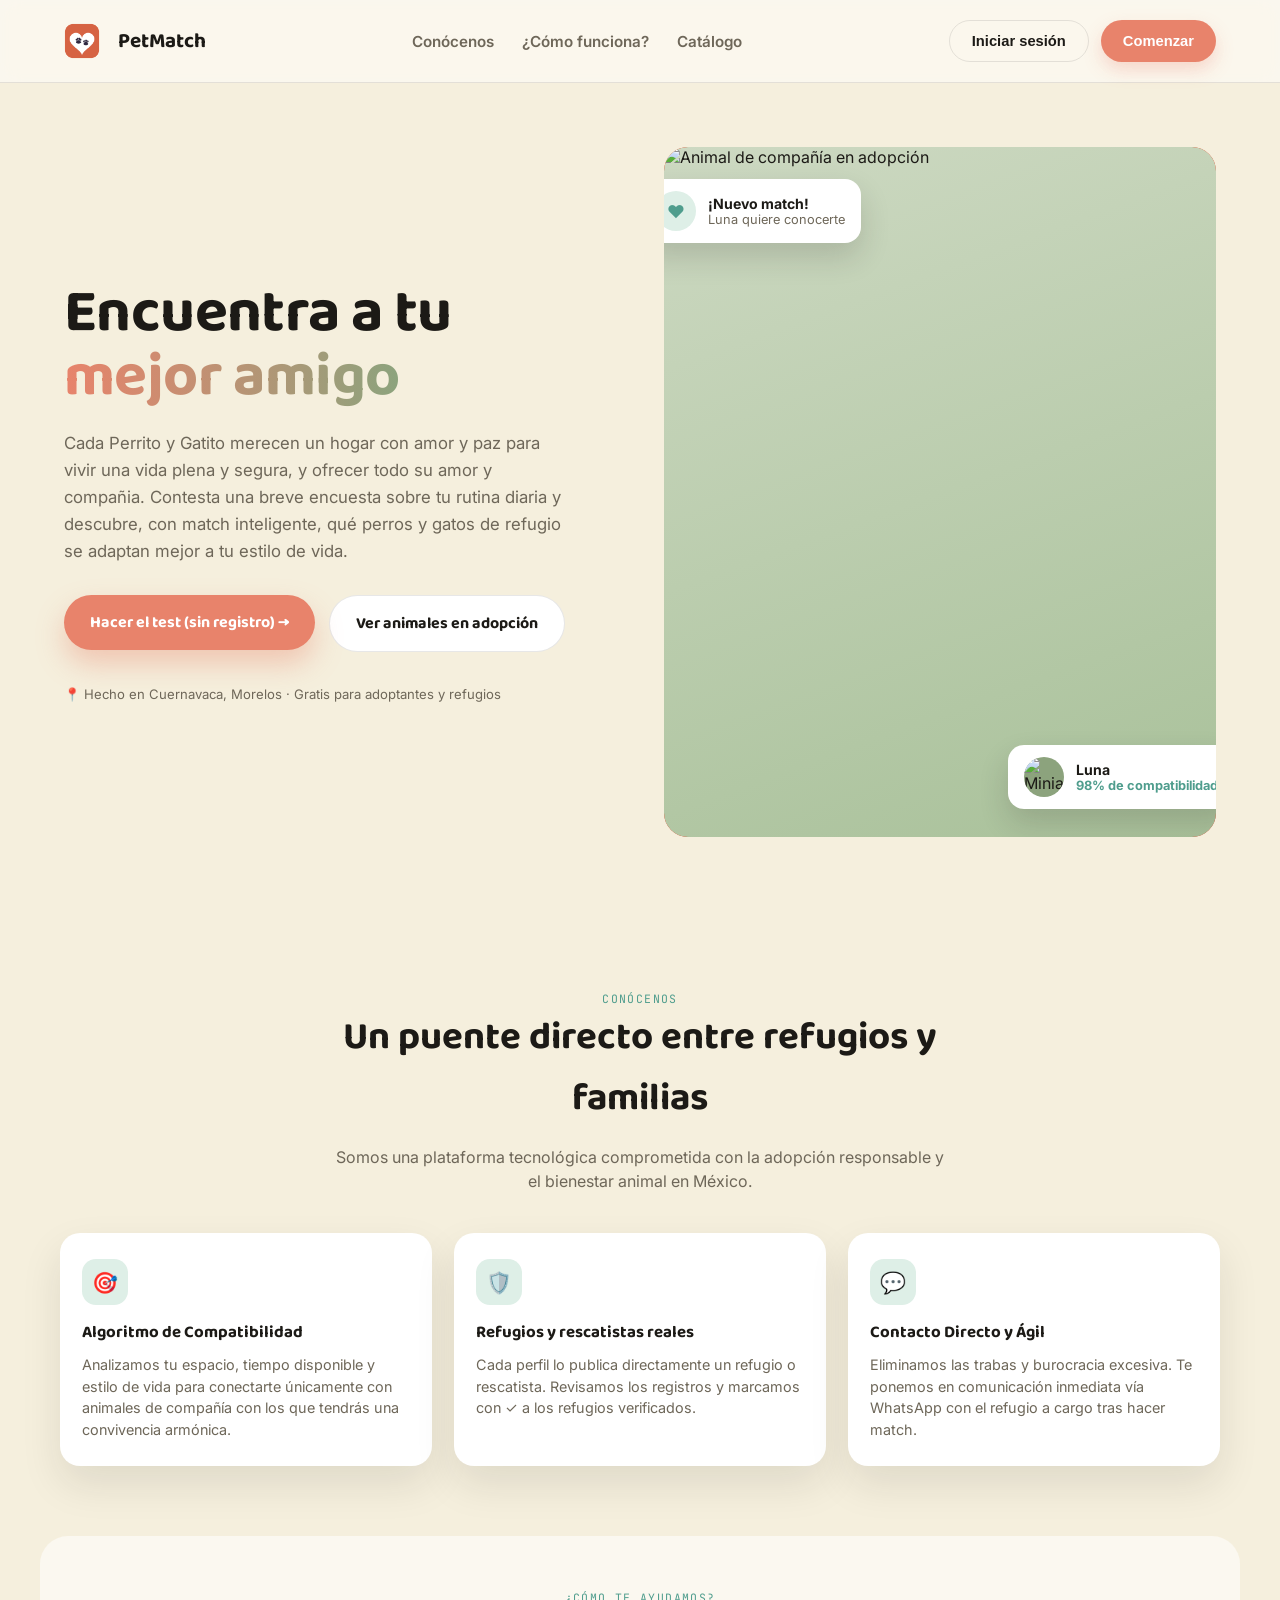
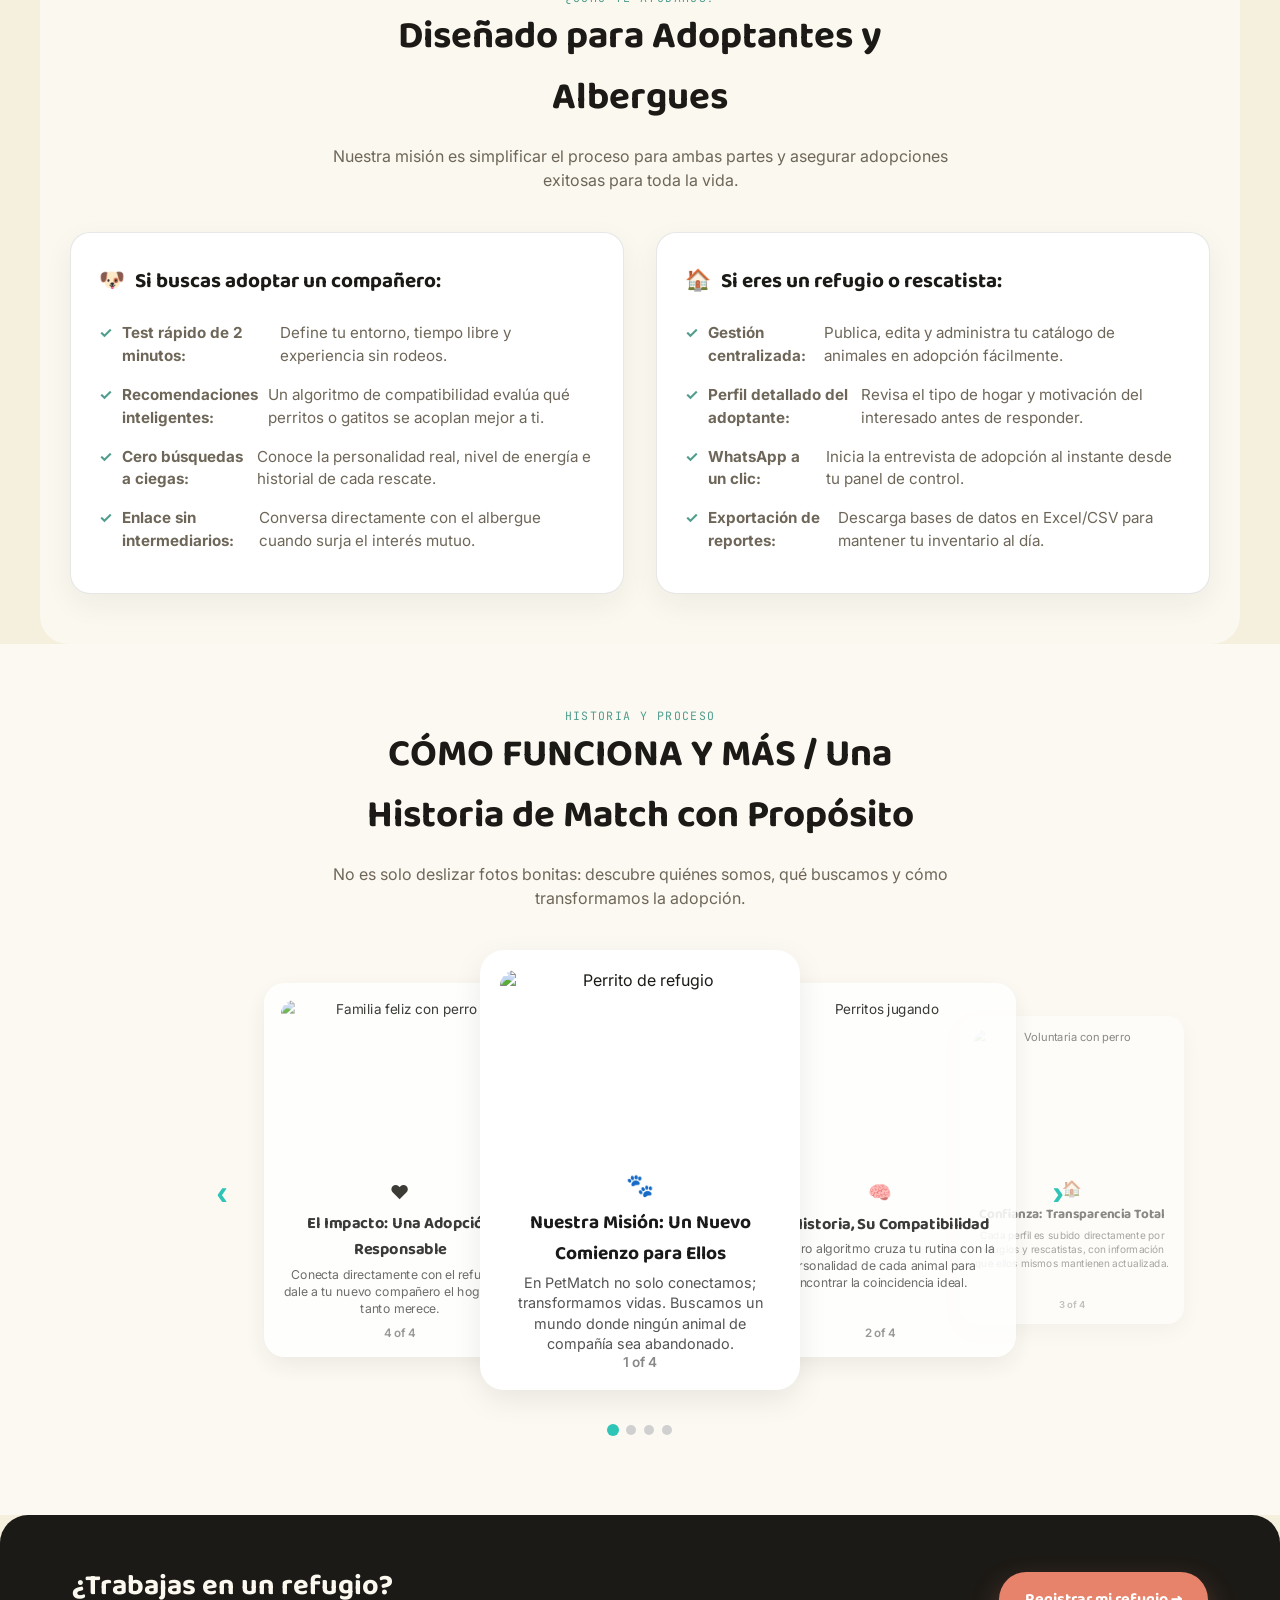
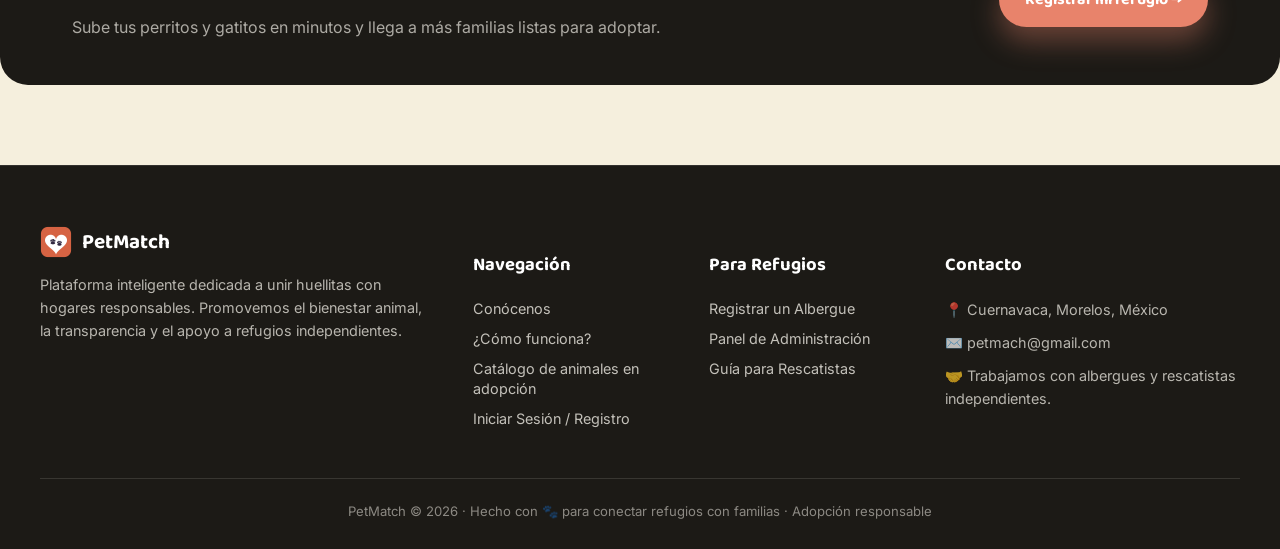
==== index.html @ 41265f3c "Update pet adoption message in index.html" ====
<!DOCTYPE html>
<html lang="es-MX">
<head>
<meta charset="UTF-8">
<meta name="viewport" content="width=device-width, initial-scale=1.0">
<title>PetMatch — Encuentra a tu mejor amigo</title>
<meta name="description" content="Contesta un test de 2 minutos y descubre qué perros y gatos de refugio se adaptan a tu estilo de vida. Adopta en Morelos y todo México.">
<meta property="og:type" content="website">
<meta property="og:title" content="PetMatch — Encuentra a tu mejor amigo">
<meta property="og:description" content="Test de 2 minutos, sin registro. Descubre qué mejor amigo de refugio va con tu vida.">
<meta property="og:image" content="https://pet-2026.vercel.app/img/logo.png">
<meta name="twitter:card" content="summary">
<link rel="stylesheet" href="css/styles.css">
<link rel="icon" type="image/png" href="img/logo.png">
<style>
  /* --- ESTILOS DEL HERO --- */
  .hero-photo {
    transition: opacity 0.5s ease-in-out;
    object-fit: cover;
    width: 100%;
    height: 100%;
    border-radius: 24px;
  }
  .float-card {
    transition: transform 0.3s ease, opacity 0.4s ease;
  }

  /* --- ESTILOS DE SECCIONES INFORMATIVAS --- */
  .info-section {
    padding: 70px 20px;
    max-width: 1200px;
    margin: 0 auto;
  }

  .grid-two-col {
    display: grid;
    grid-template-columns: 1fr 1fr;
    gap: 32px;
    margin-top: 36px;
  }

  @media (max-width: 850px) {
    .grid-two-col { grid-template-columns: 1fr; }
  }

  .info-card {
    background: #ffffff;
    border-radius: 20px;
    padding: 32px 28px;
    box-shadow: 0 10px 30px rgba(28, 26, 22, 0.06);
    border: 1px solid var(--line, rgba(28, 26, 22, 0.08));
  }

  .info-card h3 {
    font-size: 1.3rem;
    margin-bottom: 12px;
    color: var(--ink, #1C1A16);
    display: flex;
    align-items: center;
    gap: 10px;
  }

  .info-card ul {
    list-style: none;
    padding: 0;
    margin: 16px 0 0 0;
  }

  .info-card ul li {
    padding: 8px 0;
    font-size: 0.95rem;
    color: var(--ink-soft, #6E6759);
    display: flex;
    align-items: flex-start;
    gap: 10px;
    line-height: 1.5;
  }

  .info-card ul li span.bullet-icon {
    color: var(--mint, #4F9D8D);
    font-weight: bold;
  }

  /* --- ESTILOS DEL FOOTER AMPLIADO --- */
  .footer-enhanced {
    background: #1C1A16;
    color: #FBF8F0;
    padding: 60px 20px 30px;
    border-top: 1px solid rgba(255, 255, 255, 0.1);
  }

  .footer-container {
    max-width: 1200px;
    margin: 0 auto;
    display: grid;
    grid-template-columns: 2fr 1fr 1fr 1.5fr;
    gap: 40px;
    padding-bottom: 40px;
    border-bottom: 1px solid rgba(251, 248, 240, 0.12);
  }

  @media (max-width: 900px) {
    .footer-container { grid-template-columns: 1fr 1fr; }
  }

  @media (max-width: 550px) {
    .footer-container { grid-template-columns: 1fr; }
  }

  .footer-col h4 {
    color: #FFFFFF;
    font-family: var(--font-display, 'Baloo 2', sans-serif);
    font-size: 1.15rem;
    margin-bottom: 18px;
  }

  .footer-col p {
    color: rgba(251, 248, 240, 0.7);
    font-size: 0.9rem;
    line-height: 1.6;
    margin: 0;
  }

  .footer-links {
    list-style: none;
    padding: 0;
    margin: 0;
  }

  .footer-links li {
    margin-bottom: 10px;
  }

  .footer-links a {
    color: rgba(251, 248, 240, 0.75);
    font-size: 0.9rem;
    transition: color 0.2s ease;
  }

  .footer-links a:hover {
    color: var(--coral, #E8836B);
  }

  .social-icons {
    display: flex;
    gap: 12px;
    margin-top: 16px;
  }

  .social-btn {
    width: 38px;
    height: 38px;
    border-radius: 50%;
    background: rgba(251, 248, 240, 0.08);
    color: #FBF8F0;
    display: flex;
    align-items: center;
    justify-content: center;
    font-size: 1.1rem;
    transition: background 0.2s ease, transform 0.2s ease;
  }

  .social-btn:hover {
    background: var(--coral, #E8836B);
    transform: translateY(-3px);
  }

  .footer-bottom {
    max-width: 1200px;
    margin: 24px auto 0;
    text-align: center;
    font-size: 0.82rem;
    color: rgba(251, 248, 240, 0.5);
  }

  /* --- ESTILOS DEL CARRUSEL 3D (COVERFLOW) --- */
  .swipe-history-section {
    padding: 60px 20px;
    background-color: #fcf9f2;
    text-align: center;
    overflow: hidden;
  }

  .swipe-history-container {
    position: relative;
    max-width: 900px;
    margin: 0 auto;
    padding: 20px 0;
  }

  .swipe-deck {
    position: relative;
    width: 100%;
    height: 460px;
    perspective: 1000px;
  }

  .swipe-card {
    position: absolute;
    top: 0;
    left: 50%;
    width: 320px;
    height: 440px;
    background: #ffffff;
    border-radius: 24px;
    padding: 20px;
    box-shadow: 0 10px 30px rgba(0, 0, 0, 0.08);
    display: flex;
    flex-direction: column;
    align-items: center;
    box-sizing: border-box;
    transition: transform 0.5s cubic-bezier(0.25, 1, 0.5, 1), opacity 0.5s ease, z-index 0.5s;
    pointer-events: none;
  }

  .swipe-card.card-center {
    transform: translateX(-50%) scale(1);
    z-index: 10;
    opacity: 1;
    pointer-events: auto;
  }

  .swipe-card.card-left-1 {
    transform: translateX(-125%) scale(0.85);
    z-index: 5;
    opacity: 0.85;
  }

  .swipe-card.card-right-1 {
    transform: translateX(25%) scale(0.85);
    z-index: 5;
    opacity: 0.85;
  }

  .swipe-card.card-left-2 {
    transform: translateX(-185%) scale(0.7);
    z-index: 2;
    opacity: 0.5;
  }

  .swipe-card.card-right-2 {
    transform: translateX(85%) scale(0.7);
    z-index: 2;
    opacity: 0.5;
  }

  .card-pet-photo {
    width: 100%;
    height: 200px;
    object-fit: cover;
    border-radius: 16px;
    margin-bottom: 12px;
  }

  .fc-icon {
    font-size: 1.4rem;
    margin-bottom: 4px;
  }

  .swipe-card h3 {
    font-size: 1.2rem;
    margin: 4px 0;
    color: #1a1a1a;
  }

  .swipe-card p {
    font-size: 0.9rem;
    color: #555;
    line-height: 1.4;
    margin: 0;
  }

  .progress-indicator {
    margin-top: auto;
    font-size: 0.85rem;
    color: #888;
    font-weight: 600;
  }

  .side-btn {
    position: absolute;
    top: 50%;
    transform: translateY(-50%);
    width: 44px;
    height: 44px;
    background-color: transparent;
    color: #2ec4b6;
    border: none;
    font-size: 2.2rem;
    font-weight: bold;
    cursor: pointer;
    z-index: 20;
    transition: transform 0.2s ease, color 0.2s ease;
  }

  .side-btn:hover {
    color: #20a396;
    transform: translateY(-50%) scale(1.2);
  }

  .side-btn.left { left: 10px; }
  .side-btn.right { right: 10px; }

  .dots-indicator {
    display: flex;
    justify-content: center;
    gap: 8px;
    margin-top: 15px;
  }

  .dot {
    width: 10px;
    height: 10px;
    border-radius: 50%;
    background-color: #d0d0d0;
    transition: background-color 0.3s ease, transform 0.3s ease;
  }

  .dot.active {
    background-color: #2ec4b6;
    transform: scale(1.2);
  }

  @media (max-width: 650px) {
    .swipe-card.card-left-1 { transform: translateX(-105%) scale(0.8); }
    .swipe-card.card-right-1 { transform: translateX(5%) scale(0.8); }
    .swipe-card.card-left-2, .swipe-card.card-right-2 { opacity: 0; }
  }
</style>
<link rel="manifest" href="manifest.webmanifest">
<meta name="theme-color" content="#E8836B">
<link rel="apple-touch-icon" href="img/icon-192.png">
<link rel="stylesheet" href="css/ux.css">
</head>
<body>

<nav class="nav">
  <div class="brand">
    <img src="img/logo.png" alt="PetMatch" style="height: 36px; vertical-align: middle; margin-right: 8px;">
    PetMatch
  </div>
  <div class="links">
    <a href="#conocenos">Conócenos</a>
    <a href="#como-ayudamos">¿Cómo funciona?</a>
    <a href="catalogo.html">Catálogo</a>
  </div>
  <div class="right">
    <a href="auth.html?tab=login"><button class="btn-nav outline">Iniciar sesión</button></a>
    <a href="auth.html"><button class="btn-nav">Comenzar</button></a>
  </div>
</nav>

<section class="hero">
  <div class="hero-copy">
   <!-- <span class="badge-pill">🐕 Más de 300 refugios registrados</span>-->
    <h1>Encuentra a tu<br><span class="grad">mejor amigo</span></h1>
    <p class="lead">
      Cada Perrito y Gatito merecen un hogar con amor y paz para vivir una vida plena y segura, y ofrecer todo su amor y compañia. Contesta una breve encuesta sobre tu
      rutina diaria y descubre, con match inteligente, qué perros y gatos de refugio
      se adaptan mejor a tu estilo de vida.
    </p>
    <div class="hero-ctas">
      <a href="test.html"><button class="btn-hero-primary">Hacer el test (sin registro) →</button></a>
      <a href="catalogo.html"><button class="btn-hero-secondary">Ver animales en adopción</button></a>
    </div>
    <div class="trust-row">
      <div class="trust-text">📍 Hecho en Cuernavaca, Morelos · Gratis para adoptantes y refugios</div>
    </div>
  </div>

  <div class="hero-visual" style="background-color: #d16343; border-radius: 24px; overflow: hidden; position: relative;">
    <img id="heroPetPhoto" class="hero-photo" src="https://images.unsplash.com/photo-1543466835-00a7907e9de1?q=80&w=900&auto=format&fit=crop" alt="Animal de compañía en adopción">
    
    <div class="float-card match-alert">
      <span class="ic-heart">♥</span>
      <div>
        <div class="t1">¡Nuevo match!</div>
        <div id="heroMatchText" class="t2">Luna quiere conocerte</div>
      </div>
    </div>
    
    <div class="float-card pct-alert">
      <img id="heroMiniPhoto" class="ic-photo" src="https://images.unsplash.com/photo-1543466835-00a7907e9de1?q=80&w=200&auto=format&fit=crop" alt="Miniatura">
      <div>
        <div id="heroPetName" class="t1">Luna</div>
        <div id="heroPctText" class="t2 pct">98% de compatibilidad</div>
      </div>
    </div>
  </div>
</section>

<section id="conocenos" class="info-section">
  <div class="section-head">
    <span class="eyebrow">CONÓCENOS</span>
    <h2>Un puente directo entre refugios y familias</h2>
    <p>Somos una plataforma tecnológica comprometida con la adopción responsable y el bienestar animal en México.</p>
  </div>

  <div class="feature-grid" style="margin-top: 36px;">
    <div class="feature-card">
      <div class="fc-icon">🎯</div>
      <h3>Algoritmo de Compatibilidad</h3>
      <p>Analizamos tu espacio, tiempo disponible y estilo de vida para conectarte únicamente con animales de compañía con los que tendrás una convivencia armónica.</p>
    </div>
    <div class="feature-card">
      <div class="fc-icon">🛡️</div>
      <h3>Refugios y rescatistas reales</h3>
      <p>Cada perfil lo publica directamente un refugio o rescatista. Revisamos los registros y marcamos con ✓ a los refugios verificados.</p>
    </div>
    <div class="feature-card">
      <div class="fc-icon">💬</div>
      <h3>Contacto Directo y Ágil</h3>
      <p>Eliminamos las trabas y burocracia excesiva. Te ponemos en comunicación inmediata vía WhatsApp con el refugio a cargo tras hacer match.</p>
    </div>
  </div>
</section>

<section id="como-ayudamos" class="info-section" style="background-color: var(--bg-soft, #FBF8F0); border-radius: 28px; padding: 50px 30px;">
  <div class="section-head">
    <span class="eyebrow">¿CÓMO TE AYUDAMOS?</span>
    <h2>Diseñado para Adoptantes y Albergues</h2>
    <p>Nuestra misión es simplificar el proceso para ambas partes y asegurar adopciones exitosas para toda la vida.</p>
  </div>

  <div class="grid-two-col">
    <div class="info-card">
      <h3><span>🐶</span> Si buscas adoptar un compañero:</h3>
      <ul>
        <li><span class="bullet-icon">✓</span> <strong>Test rápido de 2 minutos:</strong> Define tu entorno, tiempo libre y experiencia sin rodeos.</li>
        <li><span class="bullet-icon">✓</span> <strong>Recomendaciones inteligentes:</strong> Un algoritmo de compatibilidad evalúa qué perritos o gatitos se acoplan mejor a ti.</li>
        <li><span class="bullet-icon">✓</span> <strong>Cero búsquedas a ciegas:</strong> Conoce la personalidad real, nivel de energía e historial de cada rescate.</li>
        <li><span class="bullet-icon">✓</span> <strong>Enlace sin intermediarios:</strong> Conversa directamente con el albergue cuando surja el interés mutuo.</li>
      </ul>
    </div>

    <div class="info-card">
      <h3><span>🏠</span> Si eres un refugio o rescatista:</h3>
      <ul>
        <li><span class="bullet-icon">✓</span> <strong>Gestión centralizada:</strong> Publica, edita y administra tu catálogo de animales en adopción fácilmente.</li>
        <li><span class="bullet-icon">✓</span> <strong>Perfil detallado del adoptante:</strong> Revisa el tipo de hogar y motivación del interesado antes de responder.</li>
        <li><span class="bullet-icon">✓</span> <strong>WhatsApp a un clic:</strong> Inicia la entrevista de adopción al instante desde tu panel de control.</li>
        <li><span class="bullet-icon">✓</span> <strong>Exportación de reportes:</strong> Descarga bases de datos en Excel/CSV para mantener tu inventario al día.</li>
      </ul>
    </div>
  </div>
</section>

<section class="swipe-history-section">
  <div class="section-head" style="margin-bottom: 20px;">
    <span class="eyebrow">HISTORIA Y PROCESO</span>
    <h2>CÓMO FUNCIONA Y MÁS / Una Historia de Match con Propósito</h2>
    <p>No es solo deslizar fotos bonitas: descubre quiénes somos, qué buscamos y cómo transformamos la adopción.</p>
  </div>

  <div class="swipe-history-container" id="swipeHistoryContainer">
    <button class="side-btn left" id="btnPrev">‹</button>
    <button class="side-btn right" id="btnNext">›</button>

    <div class="swipe-deck" id="swipeDeck">
      <div class="swipe-card">
        <img class="card-pet-photo" src="https://images.unsplash.com/photo-1543466835-00a7907e9de1" alt="Perrito de refugio">
        <div class="fc-icon">🐾</div>
        <h3>Nuestra Misión: Un Nuevo Comienzo para Ellos</h3>
        <p>En PetMatch no solo conectamos; transformamos vidas. Buscamos un mundo donde ningún animal de compañía sea abandonado.</p>
        <div class="progress-indicator">1 of 4</div>
      </div>
      
      <div class="swipe-card">
        <img class="card-pet-photo" src="https://images.unsplash.com/photo-1548199973-03cce0bbc87b?q=80&w=600&auto=format&fit=crop" alt="Perritos jugando">
        <div class="fc-icon">🧠</div>
        <h3>Tu Historia, Su Compatibilidad</h3>
        <p>Nuestro algoritmo cruza tu rutina con la personalidad de cada animal para encontrar la coincidencia ideal.</p>
        <div class="progress-indicator">2 of 4</div>
      </div>
      
      <div class="swipe-card">
        <img class="card-pet-photo" src="https://images.unsplash.com/photo-1583511655857-d19b40a7a54e?q=80&w=600&auto=format&fit=crop" alt="Voluntaria con perro">
        <div class="fc-icon">🏠</div>
        <h3>Confianza: Transparencia Total</h3>
        <p>Cada perfil es subido directamente por refugios y rescatistas, con información que ellos mismos mantienen actualizada.</p>
        <div class="progress-indicator">3 of 4</div>
      </div>
      
      <div class="swipe-card">
        <img class="card-pet-photo" src="https://images.unsplash.com/photo-1537151608828-ea2b11777ee8?q=80&w=600&auto=format&fit=crop" alt="Familia feliz con perro">
        <div class="fc-icon">♥</div>
        <h3>El Impacto: Una Adopción Responsable</h3>
        <p>Conecta directamente con el refugio y dale a tu nuevo compañero el hogar que tanto merece.</p>
        <div class="progress-indicator">4 of 4</div>
      </div>
    </div>

    <div class="dots-indicator">
      <span class="dot active"></span>
      <span class="dot"></span>
      <span class="dot"></span>
      <span class="dot"></span>
    </div>
  </div>
</section>

<div class="cta-band">
  <div>
    <h2>¿Trabajas en un refugio?</h2>
    <p>Sube tus perritos y gatitos en minutos y llega a más familias listas para adoptar.</p>
  </div>
  <a href="auth.html?role=shelter"><button class="btn-hero-primary">Registrar mi refugio →</button></a>
</div>

<footer class="footer-enhanced">
  <div class="footer-container">
    <div class="footer-col">
      <div style="display: flex; align-items: center; gap: 10px; margin-bottom: 14px;">
        <img src="img/logo.png" alt="PetMatch" style="height: 32px;">
        <span style="font-family: var(--font-display); font-size: 1.3rem; font-weight: 700; color: #FFF;">PetMatch</span>
      </div>
      <p>
        Plataforma inteligente dedicada a unir huellitas con hogares responsables. Promovemos el bienestar animal, la transparencia y el apoyo a refugios independientes.
      </p>
      <!--
      <div class="social-icons">
        <a href="https://facebook.com" target="_blank" class="social-btn" title="Facebook">f</a>
        <a href="https://instagram.com" target="_blank" class="social-btn" title="Instagram">📷</a>
        <a href="https://tiktok.com" target="_blank" class="social-btn" title="TikTok">🎵</a>
        <a href="https://wa.me/" target="_blank" class="social-btn" title="WhatsApp">💬</a>
      </div>
      -->
    </div>

    <div class="footer-col">
      <h4>Navegación</h4>
      <ul class="footer-links">
        <li><a href="#conocenos">Conócenos</a></li>
        <li><a href="#como-ayudamos">¿Cómo funciona?</a></li>
        <li><a href="catalogo.html">Catálogo de animales en adopción</a></li>
        <li><a href="auth.html">Iniciar Sesión / Registro</a></li>
      </ul>
    </div>

    <div class="footer-col">
      <h4>Para Refugios</h4>
      <ul class="footer-links">
        <li><a href="auth.html?role=shelter">Registrar un Albergue</a></li>
        <li><a href="shelter.html">Panel de Administración</a></li>
        <li><a href="#como-ayudamos">Guía para Rescatistas</a></li>
      </ul>
    </div>

    <div class="footer-col">
      <h4>Contacto</h4>
      <p style="margin-bottom: 10px;">📍 Cuernavaca, Morelos, México</p>
      <p style="margin-bottom: 10px;">✉️ petmach@gmail.com</p>
      <p>🤝 Trabajamos con albergues y rescatistas independientes.</p>
    </div>
  </div>

  <div class="footer-bottom">
    PetMatch © 2026 · Hecho con 🐾 para conectar refugios con familias · Adopción responsable
  </div>
</footer>

<script>
  // --- 1. CARRUSEL HERO ---
  const heroPets = [
    { name: "Luna", match: "98% de compatibilidad", alert: "Luna quiere conocerte", photo: "https://images.unsplash.com/photo-1543466835-00a7907e9de1?q=80&w=900&auto=format&fit=crop" },
    { name: "Toby", match: "95% de compatibilidad", alert: "Toby busca un hogar activo", photo: "https://images.unsplash.com/photo-1583511655857-d19b40a7a54e?q=80&w=900&auto=format&fit=crop" },
    { name: "Michi", match: "96% de compatibilidad", alert: "Michi listo para acurrucarse", photo: "https://images.unsplash.com/photo-1514888286974-6c03e2ca1dba?q=80&w=900&auto=format&fit=crop" },
    { name: "Max", match: "92% de compatibilidad", alert: "Max es ideal para departamentos", photo: "https://images.unsplash.com/photo-1537151608828-ea2b11777ee8?q=80&w=900&auto=format&fit=crop" }
  ];

  window.__heroPets = heroPets; // js/home.js lo reemplaza con animales reales cuando los hay
  let currentHeroIndex = 0;
  const heroPhotoEl = document.getElementById('heroPetPhoto');
  const heroMiniPhotoEl = document.getElementById('heroMiniPhoto');
  const heroNameEl = document.getElementById('heroPetName');
  const heroPctEl = document.getElementById('heroPctText');
  const heroAlertEl = document.getElementById('heroMatchText');

  setInterval(() => {
    currentHeroIndex = (currentHeroIndex + 1) % heroPets.length;
    const pet = heroPets[currentHeroIndex];
    heroPhotoEl.style.opacity = '0';
    setTimeout(() => {
      heroPhotoEl.src = pet.photo;
      heroMiniPhotoEl.src = pet.photo;
      heroNameEl.textContent = pet.name;
      heroPctEl.textContent = pet.match;
      heroAlertEl.textContent = pet.alert;
      const hv = document.querySelector('.hero-visual');
      if (hv) hv.dataset.petId = pet.id || '';
      heroPhotoEl.style.opacity = '1';
    }, 400);
  }, 3500);

  // --- 2. LÓGICA DE CARTAS COVERFLOW 3D ---
  const cards = Array.from(document.querySelectorAll('.swipe-card'));
  const dots = Array.from(document.querySelectorAll('.dot'));
  let activeIndex = 0;

  function update3DCarousel() {
    const total = cards.length;
    cards.forEach((card, index) => {
      card.className = 'swipe-card';

      let offset = index - activeIndex;
      if (offset > total / 2) offset -= total;
      if (offset <= -total / 2) offset += total;

      if (offset === 0) {
        card.classList.add('card-center');
      } else if (offset === -1) {
        card.classList.add('card-left-1');
      } else if (offset === 1) {
        card.classList.add('card-right-1');
      } else if (offset < -1) {
        card.classList.add('card-left-2');
      } else if (offset > 1) {
        card.classList.add('card-right-2');
      }
    });

    dots.forEach((dot, index) => {
      dot.classList.toggle('active', index === activeIndex);
    });
  }

  document.getElementById('btnNext').addEventListener('click', () => {
    activeIndex = (activeIndex + 1) % cards.length;
    update3DCarousel();
  });

  document.getElementById('btnPrev').addEventListener('click', () => {
    activeIndex = (activeIndex - 1 + cards.length) % cards.length;
    update3DCarousel();
  });

  let startX = 0;
  const container = document.getElementById('swipeHistoryContainer');

  container.addEventListener('touchstart', (e) => {
    startX = e.touches[0].clientX;
  });

  container.addEventListener('touchend', (e) => {
    const endX = e.changedTouches[0].clientX;
    const diffX = startX - endX;
    if (Math.abs(diffX) > 50) {
      if (diffX > 0) {
        activeIndex = (activeIndex + 1) % cards.length;
      } else {
        activeIndex = (activeIndex - 1 + cards.length) % cards.length;
      }
      update3DCarousel();
    }
  });

  update3DCarousel();
</script>

<script type="module" src="js/ux.js"></script>
<script type="module" src="js/home.js"></script>
</body>
</html>
---- css/styles.css ----
/* ============================================================
   PetMatch — Sistema de diseño (tema claro estilo referencia)
   Crema cálido + coral + verde mint, tipografía redondeada
   ============================================================ */

@import url('https://fonts.googleapis.com/css2?family=Baloo+2:wght@500;600;700;800&family=Inter:wght@400;500;600;700&family=JetBrains+Mono:wght@500&display=swap');

:root {
  --bg: #F5EFDD;
  --bg-soft: #FBF8F0;
  --paper-card: #FFFFFF;
  --ink: #1C1A16;
  --ink-soft: #6E6759;
  --ink-faint: #96907F;

  --coral: #E8836B;
  --coral-dark: #D96B50;
  --sage: #8CA37D;
  --mint: #4F9D8D;
  --mint-bg: #DEEFE7;
  --amber: #E8A33D;

  --line: rgba(28, 26, 22, 0.10);

  --font-display: 'Baloo 2', sans-serif;
  --font-body: 'Inter', sans-serif;
  --font-mono: 'JetBrains Mono', monospace;

  --radius-card: 22px;
  --radius-sm: 12px;
  --shadow-card: 0 18px 40px rgba(28, 26, 22, 0.10);
  --shadow-float: 0 14px 30px rgba(28, 26, 22, 0.16);
}

* { box-sizing: border-box; }

html, body {
  margin: 0; padding: 0;
  background: var(--bg);
  color: var(--ink);
  font-family: var(--font-body);
  min-height: 100vh;
}

a { color: inherit; text-decoration: none; }

h1, h2, h3, .display {
  font-family: var(--font-display);
  font-weight: 700;
  color: var(--ink);
  margin: 0;
}

.eyebrow {
  font-family: var(--font-mono);
  font-size: 0.72rem;
  letter-spacing: 0.12em;
  text-transform: uppercase;
  color: var(--mint);
}

/* ---------- Nav ---------- */
.nav {
  display: flex;
  align-items: center;
  justify-content: space-between;
  padding: 20px clamp(20px, 5vw, 64px);
  background: var(--bg-soft);
  border-bottom: 1px solid var(--line);
}
.nav .brand {
  display: flex;
  align-items: center;
  gap: 10px;
  font-family: var(--font-display);
  font-size: 1.3rem;
  font-weight: 700;
}
.nav .brand .mark {
  width: 38px; height: 38px;
  border-radius: 12px;
  background: var(--coral);
  color: #fff;
  display: flex; align-items: center; justify-content: center;
  font-size: 1.1rem;
}
.nav .links { display: flex; gap: 28px; align-items: center; }
.nav .links a { font-size: 0.95rem; font-weight: 600; color: var(--ink-soft); }
.nav .links a:hover, .nav .links a.active { color: var(--ink); }
.nav .right { display: flex; align-items: center; gap: 12px; }
.pill-lang {
  background: var(--paper-card);
  border: 1px solid var(--line);
  border-radius: 999px;
  padding: 7px 14px;
  font-size: 0.85rem;
  font-weight: 600;
  color: var(--ink-soft);
}
.btn-nav {
  background: var(--coral);
  color: #fff;
  border: none;
  padding: 11px 20px;
  border-radius: 999px;
  font-weight: 700;
  font-size: 0.92rem;
  cursor: pointer;
}
.btn-nav:hover { background: var(--coral-dark); }
.btn-nav.outline { background: transparent; color: var(--ink); border: 1.5px solid var(--line); }

@media (max-width: 760px) {
  .nav .links { display: none; }
}

/* ---------- Hero ---------- */
.hero {
  display: grid;
  grid-template-columns: 1fr 1fr;
  gap: 48px;
  align-items: center;
  padding: 64px clamp(20px, 5vw, 64px) 80px;
  max-width: 1280px;
  margin: 0 auto;
}
@media (max-width: 900px) {
  .hero { grid-template-columns: 1fr; padding-top: 40px; }
}

.badge-pill {
  display: inline-flex;
  align-items: center;
  gap: 8px;
  background: var(--mint-bg);
  color: var(--mint);
  font-weight: 700;
  font-size: 0.85rem;
  padding: 9px 16px;
  border-radius: 999px;
  margin-bottom: 22px;
}

.hero h1 {
  font-size: clamp(2.6rem, 5.5vw, 3.8rem);
  line-height: 1.05;
  letter-spacing: -0.01em;
}
.hero h1 .grad {
  background: linear-gradient(90deg, var(--coral), var(--sage));
  -webkit-background-clip: text;
  background-clip: text;
  color: transparent;
}

.hero .lead {
  color: var(--ink-soft);
  font-size: 1.05rem;
  line-height: 1.6;
  max-width: 46ch;
  margin: 20px 0 30px;
}

.hero-ctas { display: flex; gap: 14px; flex-wrap: wrap; }
.btn-hero-primary {
  background: var(--coral);
  color: #fff;
  border: none;
  padding: 15px 26px;
  border-radius: 999px;
  font-family: var(--font-display);
  font-weight: 700;
  font-size: 1rem;
  cursor: pointer;
  display: inline-flex; align-items: center; gap: 8px;
  box-shadow: 0 14px 28px rgba(232,131,107,0.38);
}
.btn-hero-primary:hover { background: var(--coral-dark); }
.btn-hero-secondary {
  background: var(--paper-card);
  color: var(--ink);
  border: 1.5px solid var(--line);
  padding: 15px 26px;
  border-radius: 999px;
  font-family: var(--font-display);
  font-weight: 700;
  font-size: 1rem;
  cursor: pointer;
}

.trust-row {
  display: flex;
  align-items: center;
  gap: 14px;
  margin-top: 34px;
}
.avatar-stack { display: flex; }
.avatar-stack img, .avatar-stack .av {
  width: 34px; height: 34px; border-radius: 50%;
  border: 2px solid var(--bg);
  margin-left: -10px;
  object-fit: cover;
  background: var(--sage);
  color: #fff;
  display: flex; align-items: center; justify-content: center;
  font-size: 0.75rem; font-weight: 700;
}
.avatar-stack :first-child { margin-left: 0; }
.trust-text { font-size: 0.82rem; color: var(--ink-soft); }
.trust-text .stars { color: var(--amber); letter-spacing: 1px; display: block; }

/* ---------- Hero visual ---------- */
.hero-visual { position: relative; }
.hero-photo {
  width: 100%;
  aspect-ratio: 4/5;
  border-radius: 28px;
  object-fit: cover;
  box-shadow: var(--shadow-float);
  display: block;
  background: linear-gradient(160deg, #cdd9c2, #a9c19a);
}
.float-card {
  position: absolute;
  background: var(--paper-card);
  border-radius: 16px;
  box-shadow: var(--shadow-float);
  padding: 12px 16px;
  display: flex;
  align-items: center;
  gap: 12px;
}
.float-card.match-alert { top: 32px; left: -24px; }
.float-card.pct-alert { bottom: 28px; right: -18px; }
@media (max-width: 900px) {
  .float-card.match-alert { left: 8px; }
  .float-card.pct-alert { right: 8px; }
}
.float-card .ic-heart {
  width: 40px; height: 40px; border-radius: 50%;
  background: var(--mint-bg); color: var(--mint);
  display: flex; align-items: center; justify-content: center;
  font-size: 1.1rem;
}
.float-card .ic-photo {
  width: 40px; height: 40px; border-radius: 50%;
  object-fit: cover; background: var(--sage);
}
.float-card .t1 { font-weight: 700; font-size: 0.88rem; color: var(--ink); }
.float-card .t2 { font-size: 0.8rem; color: var(--ink-soft); }
.float-card .t2.pct { color: var(--mint); font-weight: 700; }

/* ---------- Generic section ---------- */
.section {
  max-width: 1280px;
  margin: 0 auto;
  padding: 40px clamp(20px, 5vw, 64px) 80px;
}
.section-head { text-align: center; max-width: 620px; margin: 0 auto 40px; }
.section-head h2 { font-size: clamp(1.8rem, 3.5vw, 2.4rem); margin-bottom: 12px; }
.section-head p { color: var(--ink-soft); font-size: 1rem; line-height: 1.5; }

.feature-grid {
  display: grid;
  grid-template-columns: repeat(3, 1fr);
  gap: 22px;
}
@media (max-width: 800px) { .feature-grid { grid-template-columns: 1fr; } }
.feature-card {
  background: var(--paper-card);
  border-radius: 20px;
  padding: 26px 22px;
  box-shadow: var(--shadow-card);
}
.feature-card .fc-icon {
  width: 46px; height: 46px; border-radius: 14px;
  background: var(--mint-bg); color: var(--mint);
  display: flex; align-items: center; justify-content: center;
  font-size: 1.3rem; margin-bottom: 14px;
}
.feature-card h3 { font-size: 1.05rem; margin-bottom: 8px; }
.feature-card p { color: var(--ink-soft); font-size: 0.9rem; line-height: 1.5; margin: 0; }

.cta-band {
  max-width: 1280px;
  margin: 0 auto 80px;
  padding: 48px clamp(24px, 6vw, 72px);
  background: var(--ink);
  border-radius: 28px;
  display: flex;
  align-items: center;
  justify-content: space-between;
  gap: 24px;
  flex-wrap: wrap;
}
.cta-band h2 { color: var(--bg-soft); font-size: 1.8rem; }
.cta-band p { color: rgba(251,248,240,0.65); margin: 8px 0 0; }

.footer {
  border-top: 1px solid var(--line);
  padding: 28px clamp(20px, 5vw, 64px);
  text-align: center;
  color: var(--ink-faint);
  font-size: 0.82rem;
}

/* ---------- Shells & Forms ---------- */
.shell {
  max-width: 480px;
  margin: 0 auto;
  min-height: 100vh;
  padding: 28px 20px 100px;
  position: relative;
}
.shell-wide { max-width: 960px; }

.topbar {
  display: flex;
  align-items: center;
  justify-content: space-between;
  margin-bottom: 28px;
}
.brand-mini {
  display: flex; align-items: center; gap: 10px;
  font-family: var(--font-display); font-size: 1.15rem; font-weight: 700;
}
.brand-mini .mark {
  width: 32px; height: 32px; border-radius: 10px;
  background: var(--coral); color: #fff;
  display: flex; align-items: center; justify-content: center; font-size: 0.95rem;
}
.btn-ghost {
  background: none;
  border: 1px solid var(--line);
  color: var(--ink-soft);
  border-radius: 999px;
  padding: 8px 16px;
  font-size: 0.85rem;
  cursor: pointer;
}
.btn-ghost:hover { border-color: var(--coral); color: var(--coral); }

.panel {
  background: var(--paper-card);
  border-radius: var(--radius-card);
  padding: 28px 24px;
  box-shadow: var(--shadow-card);
}
.panel h2 { margin-bottom: 6px; }
.panel p.sub { color: var(--ink-soft); margin: 0 0 22px; font-size: 0.95rem; }

label { display: block; font-size: 0.82rem; font-weight: 700; color: var(--ink-soft); margin: 16px 0 6px; }
label:first-child { margin-top: 0; }

input[type="text"], input[type="email"], input[type="password"], input[type="number"],
select, textarea {
  width: 100%;
  padding: 12px 14px;
  border-radius: var(--radius-sm);
  border: 1.5px solid var(--line);
  background: var(--bg-soft);
  font-family: var(--font-body);
  font-size: 0.95rem;
  color: var(--ink);
}
textarea { resize: vertical; min-height: 80px; }
input:focus, select:focus, textarea:focus {
  outline: none; border-color: var(--mint);
  box-shadow: 0 0 0 3px rgba(79,157,141,0.18);
}

.field-row { display: flex; gap: 12px; }
.field-row > * { flex: 1; }

.choice-group { display: flex; flex-wrap: wrap; gap: 8px; margin-top: 4px; }
.choice-chip {
  border: 1.5px solid var(--line);
  background: var(--bg-soft);
  padding: 10px 18px; /* 👈 Corregido de 99px a 10px */
  border-radius: 999px;
  font-size: 0.85rem;
  cursor: pointer;
  user-select: none;
  transition: all .15s ease;
  display: inline-flex;
  align-items: center;
  justify-content: center;
  text-align: center;
}
.choice-chip.selected { background: var(--mint); border-color: var(--mint); color: #fff; font-weight: 700; }

.btn-primary {
  width: 100%;
  background: var(--coral);
  color: #fff;
  border: none;
  padding: 14px 18px;
  border-radius: 999px;
  font-family: var(--font-display);
  font-size: 1rem;
  font-weight: 700;
  cursor: pointer;
  margin-top: 24px;
  box-shadow: 0 10px 24px rgba(232,131,107,0.35);
}
.btn-primary:hover { background: var(--coral-dark); }
.btn-primary:disabled { opacity: .5; cursor: not-allowed; }

.btn-secondary {
  width: 100%;
  background: transparent;
  color: var(--ink);
  border: 1.5px solid var(--line);
  padding: 12px 18px;
  border-radius: 999px;
  font-weight: 700;
  cursor: pointer;
  margin-top: 10px;
}

.link-row { text-align: center; margin-top: 18px; font-size: 0.88rem; color: var(--ink-soft); }
.link-row button { background: none; border: none; color: var(--mint); font-weight: 700; cursor: pointer; padding: 0; }

.error-msg {
  background: rgba(232,131,107,0.12); color: #B23A2C;
  border: 1px solid rgba(232,131,107,0.3);
  padding: 10px 14px; border-radius: var(--radius-sm); font-size: 0.85rem; margin-top: 14px;
}
.ok-msg {
  background: rgba(79,157,141,0.14); color: #2E6B5D;
  border: 1px solid rgba(79,157,141,0.35);
  padding: 10px 14px; border-radius: var(--radius-sm); font-size: 0.85rem; margin-top: 14px;
}

.role-grid { display: grid; grid-template-columns: 1fr 1fr; gap: 12px; margin-top: 6px; }
.role-card {
  border: 2px solid var(--line);
  border-radius: 16px;
  padding: 18px 12px;
  text-align: center;
  cursor: pointer;
  background: var(--bg-soft);
}
.role-card.selected { border-color: var(--coral); background: rgba(232,131,107,0.08); }
.role-card .icon { font-size: 1.8rem; display: block; margin-bottom: 6px; }
.role-card .label { font-weight: 700; font-size: 0.92rem; }

/* ---------- Swipe Deck & App Views ---------- */
.deck-wrap { position: relative; height: 62vh; min-height: 420px; margin: 10px 0 20px; }

.pet-card {
  position: absolute; inset: 0;
  background: var(--paper-card);
  border-radius: var(--radius-card);
  box-shadow: var(--shadow-card);
  overflow: hidden;
  display: flex; flex-direction: column;
  transition: transform .35s cubic-bezier(.2,.8,.2,1), opacity .35s ease;
  touch-action: none;
}
.pet-card .photo { position: relative; height: 62%; background-size: cover; background-position: center; background-color: #E4DEC9; }
.pet-card .stamp {
  position: absolute; top: 14px; right: 14px;
  background: var(--mint); color: #fff;
  font-family: var(--font-mono); font-size: 0.78rem; font-weight: 700;
  padding: 8px 12px; border-radius: 10px; transform: rotate(6deg);
  box-shadow: 0 6px 14px rgba(0,0,0,0.2);
  border: 2px dashed rgba(255,255,255,0.6);
}
.pet-card .info { padding: 16px 18px; flex: 1; display: flex; flex-direction: column; }
.pet-card .name-row { display: flex; align-items: baseline; gap: 8px; margin-bottom: 4px; }
.pet-card .name-row h2 { font-size: 1.4rem; }
.pet-card .name-row .age { color: var(--ink-soft); font-size: 0.9rem; }
.tag-row { display: flex; flex-wrap: wrap; gap: 6px; margin: 6px 0 10px; }
.tag {
  font-family: var(--font-mono); font-size: 0.7rem; text-transform: uppercase; letter-spacing: .04em;
  background: var(--bg-soft); border: 1px solid var(--line); padding: 4px 9px; border-radius: 6px; color: var(--ink-soft);
}
.pet-card .desc { font-size: 0.88rem; color: var(--ink-soft); line-height: 1.4; overflow: hidden; }
.pet-card .shelter-line { margin-top: auto; font-size: 0.78rem; color: var(--ink-faint); padding-top: 8px; }

.deck-actions { display: flex; justify-content: center; gap: 22px; margin-top: 6px; }
.deck-btn {
  width: 62px; height: 62px; border-radius: 50%; border: none; font-size: 1.5rem; cursor: pointer;
  box-shadow: 0 10px 22px rgba(28,26,22,0.18);
  display: flex; align-items: center; justify-content: center;
}
.deck-btn.pass { background: var(--paper-card); color: var(--coral); }
.deck-btn.like { background: var(--mint); color: #fff; }

.tabbar {
  position: fixed; bottom: 0; left: 0; right: 0;
  background: var(--paper-card);
  border-top: 1px solid var(--line);
  display: flex; justify-content: space-around;
  padding: 10px 10px calc(10px + env(safe-area-inset-bottom));
  max-width: 480px; margin: 0 auto;
}
.tabbar a {
  color: var(--ink-faint); font-size: 0.72rem;
  display: flex; flex-direction: column; align-items: center; gap: 3px; font-weight: 700;
}
.tabbar a.active { color: var(--coral); }
.tabbar a .ic { font-size: 1.25rem; }

.match-grid { display: grid; grid-template-columns: 1fr 1fr; gap: 12px; }
.match-item { background: var(--paper-card); border-radius: 16px; overflow: hidden; box-shadow: var(--shadow-card); }
.match-item img { width: 100%; height: 110px; object-fit: cover; display: block; }
.match-item .m-info { padding: 10px 12px; }
.match-item h3 { font-size: 0.95rem; }
.match-item .pct { color: var(--mint); font-family: var(--font-mono); font-size: 0.75rem; font-weight: 700; }

.center-loading {
  color: var(--ink-soft); text-align: center; padding: 60px 20px;
  font-family: var(--font-mono); font-size: 0.85rem; letter-spacing: .05em;
}

/* ============================================================
   MODAL INTERACTIVO DE DETALLES Y NAVEGACIÓN (Catálogo)
   ============================================================ */
.modal-overlay {
  position: fixed;
  top: 0; left: 0; width: 100%; height: 100%;
  background: rgba(28, 26, 22, 0.6);
  display: none;
  align-items: center;
  justify-content: center;
  z-index: 1000;
  padding: 20px;
  box-sizing: border-box;
  backdrop-filter: blur(4px);
}
.modal-overlay.active {
  display: flex;
}
.modal-card {
  background: var(--paper-card);
  border-radius: var(--radius-card);
  max-width: 440px;
  width: 100%;
  overflow: hidden;
  position: relative;
  box-shadow: var(--shadow-float);
  animation: popIn 0.3s cubic-bezier(.2,.8,.2,1);
}
@keyframes popIn {
  from { transform: scale(0.9); opacity: 0; }
  to { transform: scale(1); opacity: 1; }
}
.modal-close {
  position: absolute;
  top: 14px; right: 14px;
  background: rgba(255, 255, 255, 0.85);
  border: none;
  border-radius: 50%;
  width: 36px; height: 36px;
  font-size: 1.2rem;
  cursor: pointer;
  z-index: 10;
  color: var(--ink);
  transition: background 0.2s;
}
.modal-close:hover {
  background: #ffffff;
}

/* Imagen adaptable sin cortarse */
.modal-img {
  width: 100%;
  max-height: 280px;
  object-fit: contain; /* Ajusta la foto respetando la proporción */
  background-color: var(--bg-soft);
  display: block;
}

/* Flechas de navegación lateral en la tarjeta */
.modal-nav-btn {
  position: absolute;
  top: 35%;
  transform: translateY(-50%);
  background: rgba(255, 255, 255, 0.9);
  border: none;
  border-radius: 50%;
  width: 42px;
  height: 42px;
  font-size: 1.2rem;
  font-weight: bold;
  color: var(--ink);
  cursor: pointer;
  box-shadow: 0 4px 12px rgba(0,0,0,0.15);
  z-index: 12;
  display: flex;
  align-items: center;
  justify-content: center;
  transition: background 0.2s, transform 0.2s;
}
.modal-nav-btn:hover {
  background: var(--mint);
  color: #ffffff;
  transform: translateY(-50%) scale(1.1);
}
.modal-nav-btn.prev-btn { left: 12px; }
.modal-nav-btn.next-btn { right: 12px; }

.modal-body {
  padding: 20px;
}
.modal-tags {
  display: flex;
  gap: 8px;
  flex-wrap: wrap;
  margin: 10px 0 16px 0;
}
.modal-tag {
  background: var(--mint-bg);
  color: var(--mint);
  padding: 4px 12px;
  border-radius: 12px;
  font-size: 0.8rem;
  font-weight: 600;
  font-family: var(--font-mono);
}
.modal-actions {
  display: flex;
  gap: 10px;
  margin-top: 18px;
}
.btn-match {
  flex: 1;
  background: var(--coral);
  color: #fff;
  border: none;
  padding: 14px;
  border-radius: 999px;
  font-family: var(--font-display);
  font-weight: 700;
  font-size: 1rem;
  cursor: pointer;
  transition: background 0.2s;
  box-shadow: 0 8px 20px rgba(232, 131, 107, 0.3);
}
.btn-match:hover { background: var(--coral-dark); }
---- css/ux.css ----
/* ============================================================
   PetMatch — Capa de pulido (UX)
   NO cambia colores, tipografías ni el estilo base: solo mejora botones,
   preguntas y animaciones. Se carga DESPUÉS de styles.css.
   Si algún día quieres quitarla, borra el <link> y todo vuelve a como estaba.
   ============================================================ */

:root { --ease: cubic-bezier(.2, .8, .2, 1); }

/* ---------- Botones: respuesta táctil y foco accesible ---------- */
.btn-nav, .btn-ghost, .btn-primary, .btn-secondary,
.btn-hero-primary, .btn-hero-secondary, .btn-sm, .btn-match, .filter-btn {
  transition: transform .16s var(--ease), box-shadow .22s var(--ease),
              background-color .2s, border-color .2s, color .2s;
  -webkit-tap-highlight-color: transparent;
}
.btn-nav:hover, .btn-primary:not(:disabled):hover,
.btn-hero-primary:hover, .btn-hero-secondary:hover, .btn-sm:hover, .btn-match:hover {
  transform: translateY(-2px);
}
.btn-nav:active, .btn-ghost:active, .btn-primary:active, .btn-secondary:active,
.btn-hero-primary:active, .btn-hero-secondary:active, .btn-sm:active, .btn-match:active {
  transform: translateY(0) scale(.97);
}
.btn-nav:focus-visible, .btn-ghost:focus-visible, .btn-primary:focus-visible,
.btn-secondary:focus-visible, .btn-hero-primary:focus-visible, .btn-hero-secondary:focus-visible,
.btn-sm:focus-visible, .btn-match:focus-visible, .choice-chip:focus-visible, .filter-btn:focus-visible {
  outline: 3px solid rgba(79, 157, 141, .45);
  outline-offset: 2px;
}

/* Brillo suave al pasar por los botones principales */
.btn-primary, .btn-hero-primary, .btn-nav:not(.outline), .btn-match { position: relative; overflow: hidden; }
.btn-primary::after, .btn-hero-primary::after, .btn-nav:not(.outline)::after, .btn-match::after {
  content: ""; position: absolute; top: 0; left: -60%; width: 40%; height: 100%;
  background: linear-gradient(100deg, transparent, rgba(255, 255, 255, .35), transparent);
  transform: skewX(-18deg); transition: left .55s var(--ease); pointer-events: none;
}
.btn-primary:hover::after, .btn-hero-primary:hover::after,
.btn-nav:not(.outline):hover::after, .btn-match:hover::after { left: 130%; }

/* Botones de la barra superior: más cómodos de tocar */
.btn-nav { min-height: 42px; padding: 11px 22px; box-shadow: 0 8px 18px rgba(232, 131, 107, .28); }
.btn-nav.outline { box-shadow: none; }
.btn-nav.outline:hover { border-color: var(--coral); color: var(--coral); }
.btn-ghost { min-height: 38px; padding: 8px 16px; }
.btn-ghost:hover { transform: translateY(-1px); }
.btn-hero-secondary:hover { border-color: var(--mint); color: var(--mint); }

/* «Salir» con icono de puerta (hereda el color del texto) */
#btnLogout, .btn-logout { display: inline-flex; align-items: center; gap: 7px; }
#btnLogout::before, .btn-logout::before {
  content: ""; width: 15px; height: 15px; flex: 0 0 auto; background: currentColor;
  -webkit-mask: url("data:image/svg+xml;utf8,%3Csvg xmlns='http://www.w3.org/2000/svg' viewBox='0 0 24 24' fill='none' stroke='black' stroke-width='2.3' stroke-linecap='round' stroke-linejoin='round'%3E%3Cpath d='M9 21H5a2 2 0 0 1-2-2V5a2 2 0 0 1 2-2h4'/%3E%3Cpath d='M16 17l5-5-5-5'/%3E%3Cpath d='M21 12H9'/%3E%3C/svg%3E") center / contain no-repeat;
          mask: url("data:image/svg+xml;utf8,%3Csvg xmlns='http://www.w3.org/2000/svg' viewBox='0 0 24 24' fill='none' stroke='black' stroke-width='2.3' stroke-linecap='round' stroke-linejoin='round'%3E%3Cpath d='M9 21H5a2 2 0 0 1-2-2V5a2 2 0 0 1 2-2h4'/%3E%3Cpath d='M16 17l5-5-5-5'/%3E%3Cpath d='M21 12H9'/%3E%3C/svg%3E") center / contain no-repeat;
}
#btnLogout:hover, .btn-logout:hover { border-color: #c0392b; color: #c0392b; }

/* ---------- Barra superior fija con efecto cristal (mismo color) ---------- */
.nav {
  position: sticky; top: 0; z-index: 60;
  background: rgba(251, 248, 240, .9);
  -webkit-backdrop-filter: saturate(1.4) blur(10px);
          backdrop-filter: saturate(1.4) blur(10px);
  transition: box-shadow .25s;
}
.nav.scrolled { box-shadow: 0 8px 24px rgba(28, 26, 22, .07); }
.nav .right { transition: opacity .2s; }
.ux-pending .nav .right { opacity: 0; }
.nav .links a { position: relative; }
.nav .links a::after {
  content: ""; position: absolute; left: 0; right: 0; bottom: -6px; height: 2px;
  background: var(--coral); transform: scaleX(0); transform-origin: left; transition: transform .25s var(--ease);
}
.nav .links a:hover::after, .nav .links a.active::after { transform: scaleX(1); }
.btn-nav { white-space: nowrap; }
.nav .brand { min-width: 0; white-space: nowrap; }
@media (max-width: 520px) {
  .nav { padding: 10px 14px; gap: 8px; }
  .nav .brand { font-size: 1.05rem; }
  .nav .brand img { height: 30px !important; margin-right: 4px !important; }
  .nav .right { gap: 6px; }
  .btn-nav { padding: 9px 12px; font-size: .8rem; min-height: 38px; }
}
@media (max-width: 380px) { .nav .brand { font-size: 0; } .nav .brand img { margin-right: 0 !important; } }

/* ---------- Preguntas (test y onboarding) ---------- */
.ux-q .panel { counter-reset: q; }

.ux-q .q-label {
  counter-increment: q;
  display: flex; align-items: center; gap: 10px;
  font-size: .95rem; color: var(--ink);
  margin: 26px 0 10px;
}
.ux-q .q-label:first-child, .ux-q .panel > .q-label:first-of-type { margin-top: 6px; }
.ux-q .q-label::before {
  content: counter(q);
  flex: 0 0 auto; width: 26px; height: 26px; border-radius: 50%;
  display: inline-flex; align-items: center; justify-content: center;
  background: var(--mint-bg); color: var(--mint);
  font-family: var(--font-mono); font-size: .78rem; font-weight: 700;
  transition: background-color .25s, color .25s, transform .3s var(--ease);
}
.ux-q .q-label.q-optional { counter-increment: none; color: var(--ink-soft); }
.ux-q .q-label.q-optional::before { content: "+"; background: var(--bg); color: var(--ink-faint); }
.ux-q .q-label.q-optional.q-done::before { content: "✓"; background: var(--mint); color: #fff; }
.ux-q .q-label.q-done::before { content: "✓"; background: var(--mint); color: #fff; transform: scale(1.08); }
.ux-q .q-label .q-opt {
  font-family: var(--font-mono); font-size: .66rem; letter-spacing: .08em; text-transform: uppercase;
  color: var(--ink-faint); font-weight: 500; margin-left: auto;
}

.ux-q .choice-group { gap: 10px; margin-top: 0; }
.ux-q .choice-chip {
  min-height: 46px; padding: 11px 18px; border-radius: 16px;
  font-size: .9rem; font-weight: 600; gap: 9px;
  background: var(--bg-soft);
}
.ux-q .choice-chip .ci { font-size: 1.2rem; line-height: 1; }
.ux-q .choice-chip:hover { border-color: var(--mint); transform: translateY(-1px); }
.ux-q .choice-chip:active { transform: scale(.96); }
.ux-q .choice-chip.selected {
  background: var(--mint); border-color: var(--mint); color: #fff;
  box-shadow: 0 8px 18px rgba(79, 157, 141, .28);
  animation: ux-pop .28s var(--ease);
}
.ux-q .choice-chip.selected::after { content: "✓"; font-weight: 800; margin-left: 2px; }
@keyframes ux-pop { 0% { transform: scale(.92); } 60% { transform: scale(1.05); } 100% { transform: scale(1); } }

/* Barra de progreso fija */
.q-progress {
  position: sticky; top: var(--ux-nav-h, 0px); z-index: 30;
  background: rgba(251, 248, 240, .92);
  -webkit-backdrop-filter: blur(8px); backdrop-filter: blur(8px);
  margin: 0 -24px 6px; padding: 12px 24px 10px;
  border-bottom: 1px solid var(--line);
  border-radius: var(--radius-card) var(--radius-card) 0 0;
}
.q-progress-top {
  display: flex; justify-content: space-between; align-items: baseline;
  font-family: var(--font-mono); font-size: .72rem; color: var(--ink-soft); letter-spacing: .04em;
}
.q-progress-top b { color: var(--mint); }
.q-track { height: 7px; border-radius: 99px; background: var(--mint-bg); margin-top: 8px; overflow: hidden; }
.q-track i {
  display: block; height: 100%; width: 0; border-radius: 99px;
  background: linear-gradient(90deg, var(--mint), var(--sage));
  transition: width .45s var(--ease);
}
.q-live {
  margin-top: 8px; font-size: .82rem; color: #2E6B5D; min-height: 1.1em;
  opacity: 0; transform: translateY(-3px); transition: opacity .3s, transform .3s var(--ease);
}
.q-live.show { opacity: 1; transform: none; }

/* Botón principal de envío: se activa visualmente al completar */
.ux-q .btn-primary.ux-ready { animation: ux-pulse 1.8s ease-in-out 2; }
@keyframes ux-pulse {
  0%, 100% { box-shadow: 0 10px 24px rgba(232, 131, 107, .35); }
  50% { box-shadow: 0 10px 34px rgba(232, 131, 107, .65); }
}

/* ---------- Aparecer al hacer scroll ---------- */
.ux-reveal { opacity: 0; transform: translateY(18px); transition: opacity .6s var(--ease), transform .6s var(--ease); }
.ux-reveal.in { opacity: 1; transform: none; }

/* ---------- Esqueletos de carga (catálogo) ---------- */
.sk-card { border-radius: 18px; overflow: hidden; background: var(--paper-card); box-shadow: var(--shadow-card); }
.sk-img, .sk-line {
  background: linear-gradient(100deg, #EFE9D6 30%, #F8F3E4 50%, #EFE9D6 70%);
  background-size: 200% 100%; animation: ux-shimmer 1.3s linear infinite;
}
.sk-img { height: 150px; }
.sk-line { height: 12px; border-radius: 8px; margin: 14px 14px 0; width: 60%; }
.sk-line.s { width: 38%; margin-bottom: 16px; }
@keyframes ux-shimmer { to { background-position: -200% 0; } }

/* ---------- Insignia «% para ti» en el catálogo ---------- */
.foryou-badge {
  position: absolute; top: 10px; right: 10px;
  background: var(--mint); color: #fff; border-radius: 10px; padding: 5px 9px;
  font-family: var(--font-mono); font-size: .72rem; font-weight: 700;
  box-shadow: 0 6px 14px rgba(79, 157, 141, .35);
}

/* ---------- Estadísticas reales en la portada ---------- */
.live-stats { display: flex; flex-wrap: wrap; gap: 10px; margin-top: 16px; }
.live-stats .stat {
  background: var(--paper-card); border: 1px solid var(--line); border-radius: 999px;
  padding: 8px 14px; font-size: .84rem; font-weight: 600; color: var(--ink);
  display: inline-flex; align-items: center; gap: 7px;
  animation: ux-pop .5s var(--ease) both;
}
.live-stats .stat b { font-family: var(--font-mono); color: var(--mint); }
.hero-visual[data-pet-id]:not([data-pet-id=""]) { cursor: pointer; }

/* ---------- Instalar como app ---------- */
.ux-install {
  position: fixed; left: 16px; bottom: 16px; z-index: 90;
  display: flex; align-items: center; gap: 4px;
  background: var(--ink); color: var(--bg-soft); border-radius: 999px;
  padding: 6px 6px 6px 16px; box-shadow: var(--shadow-float);
  animation: ux-rise .5s var(--ease) both;
}
.ux-install button { font-family: var(--font-display); }
.ux-install .go {
  background: var(--coral); color: #fff; border: none; border-radius: 999px;
  padding: 9px 16px; font-weight: 700; cursor: pointer; margin-left: 8px;
}
.ux-install .x { background: none; border: none; color: rgba(251, 248, 240, .6); font-size: 1rem; cursor: pointer; padding: 6px 10px; }
.ux-install span { font-size: .88rem; font-weight: 600; }
@keyframes ux-rise { from { opacity: 0; transform: translateY(14px); } to { opacity: 1; transform: none; } }

/* ---------- Huellitas al dar «me interesa» ---------- */
.ux-paw {
  position: fixed; z-index: 2000; pointer-events: none; font-size: 22px;
  animation: ux-paw .9s var(--ease) forwards;
}
@keyframes ux-paw {
  0% { opacity: 1; transform: translate(-50%, -50%) scale(.6); }
  100% { opacity: 0; transform: translate(calc(-50% + var(--dx)), calc(-50% + var(--dy))) scale(1.2) rotate(var(--r)); }
}

/* ---------- Compartir resultado ---------- */
.btn-share-result {
  width: 100%; margin-top: 12px; background: var(--paper-card); color: var(--ink);
  border: 1.5px solid var(--line); border-radius: 999px; padding: 13px 18px;
  font-family: var(--font-display); font-weight: 700; font-size: .95rem; cursor: pointer;
}
.btn-share-result:hover { border-color: var(--mint); color: var(--mint); }

/* ---------- Respeto a «reducir movimiento» ---------- */
@media (prefers-reduced-motion: reduce) {
  *, *::before, *::after { animation-duration: .01ms !important; animation-iteration-count: 1 !important; transition-duration: .01ms !important; }
  .ux-reveal { opacity: 1; transform: none; }
}

/* ============================================================
   FOTOS COMPLETAS: el animal se ve entero, sin recortes (compu y celular)
   La foto se muestra completa y el espacio sobrante se rellena con la
   misma foto desenfocada, así nunca quedan barras vacías ni cortes.
   ============================================================ */

/* Descubrir (tarjeta) y resultados del test: fondo difuminado + foto completa encima */
.pet-card .photo, .res-photo {
  isolation: isolate; overflow: hidden;
  background-size: 0 0 !important;      /* la capa «cover» original se oculta */
}
.pet-card .photo::before, .res-photo::before,
.pet-card .photo::after,  .res-photo::after {
  content: ""; position: absolute; inset: 0;
  background-image: inherit; background-position: center; background-repeat: no-repeat;
}
.pet-card .photo::before, .res-photo::before {
  inset: -26px; background-size: cover; filter: blur(22px) saturate(1.1); opacity: .9; z-index: 0;
}
.pet-card .photo::after, .res-photo::after { background-size: contain; z-index: 1; }
.pet-card .photo > *, .res-photo > * { z-index: 2; }

/* Mis matches, panel del refugio y vista previa al subir foto */
.match-item img { object-fit: contain; background: #f4f0e6; height: auto; max-height: 220px; }
.pet-row img { object-fit: contain !important; background-color: #f4f0e6 !important; }
#photoPreviewWrap img { object-fit: contain; background: #f4f0e6; max-height: 200px; }

/* Sellos «ME GUSTA» / «PASO»: ocultos y solo aparecen al arrastrar la tarjeta */
.swipe-indicator {
  position: absolute; bottom: 16px; opacity: 0; pointer-events: none;
  font-family: var(--font-display); font-weight: 800; font-size: 1.3rem; letter-spacing: .04em;
  padding: 4px 12px; border-radius: 10px; border: 3px solid; background: rgba(255, 255, 255, .85);
}
.swipe-indicator.like { left: 16px; color: var(--mint); border-color: var(--mint); transform: rotate(-10deg); }
.swipe-indicator.nope { right: 16px; color: var(--coral-dark); border-color: var(--coral-dark); transform: rotate(10deg); }

/* La foto toma la proporción real de la imagen: sin recorte y sin franjas.
   (ux.js calcula la proporción; el difuminado solo rellena casos extremos) */
.pet-card .photo[data-fit], .res-photo[data-fit] { height: auto; flex: 0 0 auto; }
.pet-card .photo[data-fit] { max-height: 68%; min-height: 40%; }
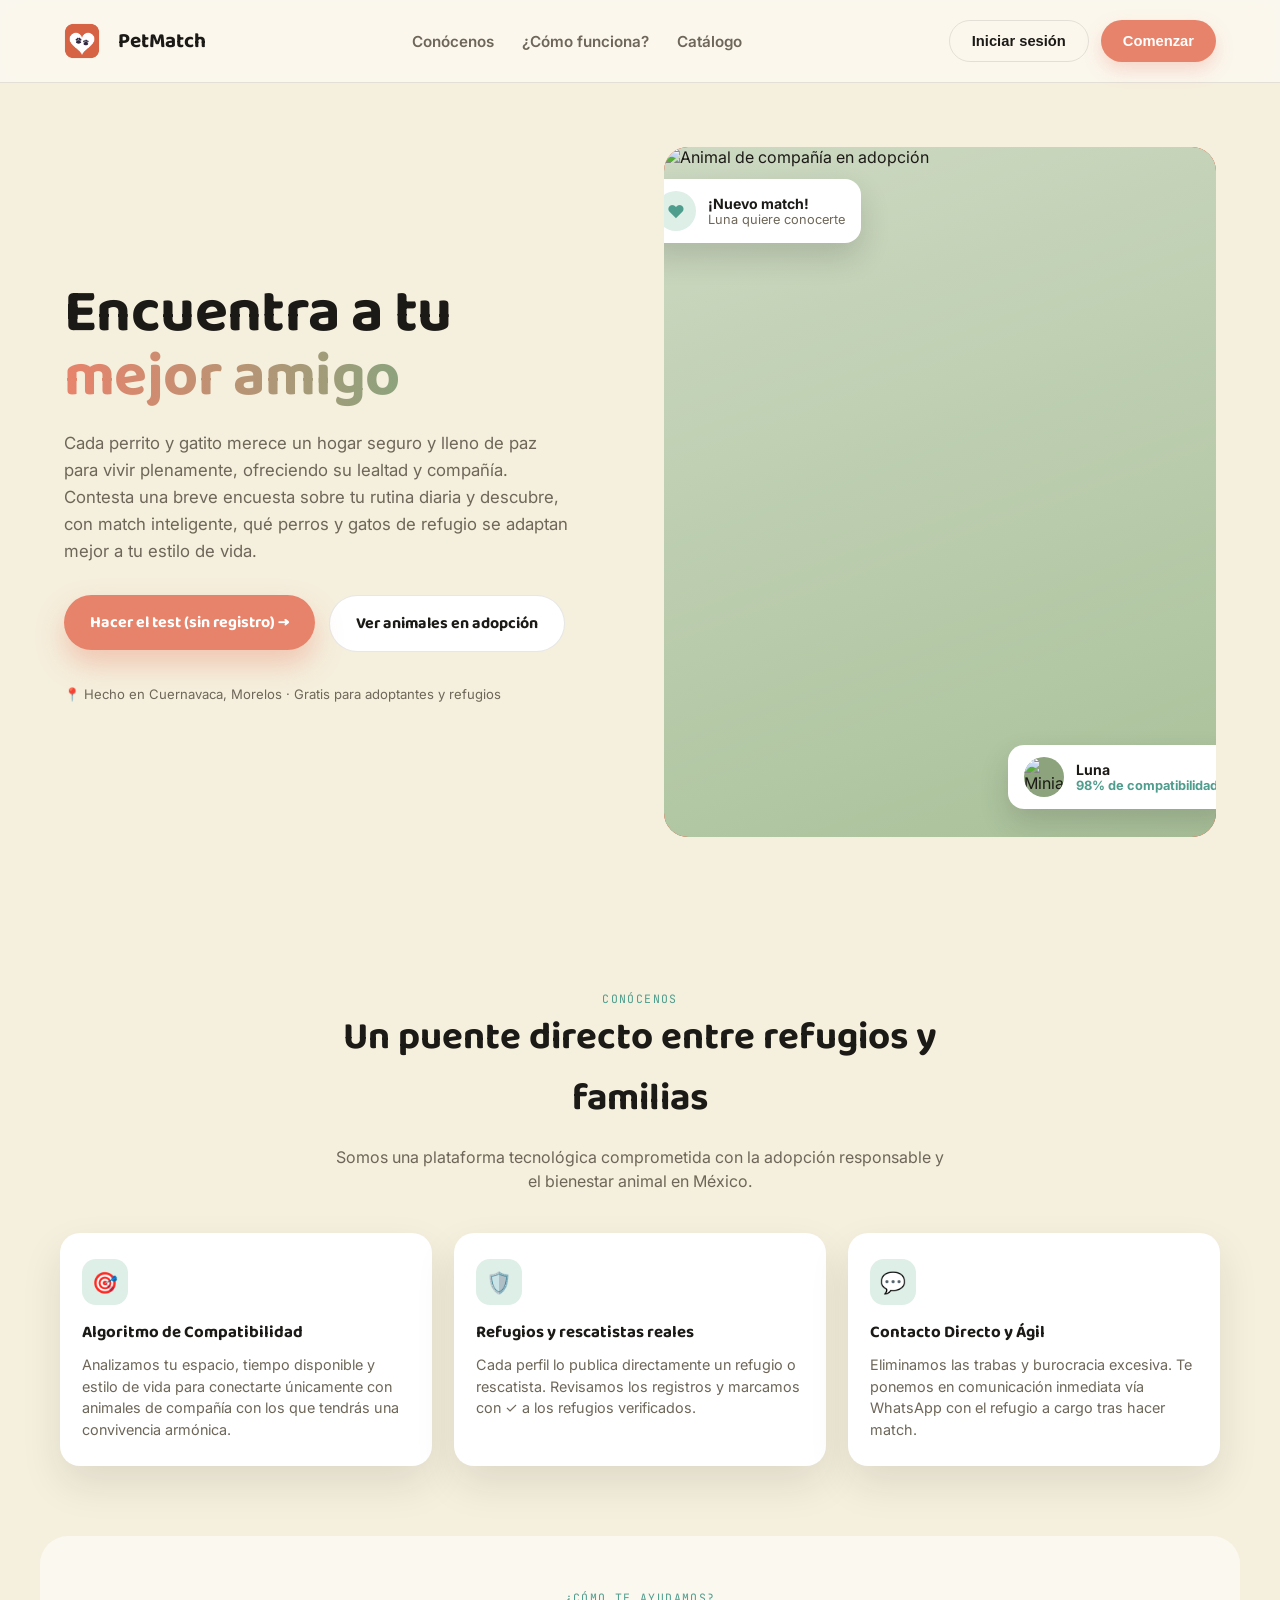
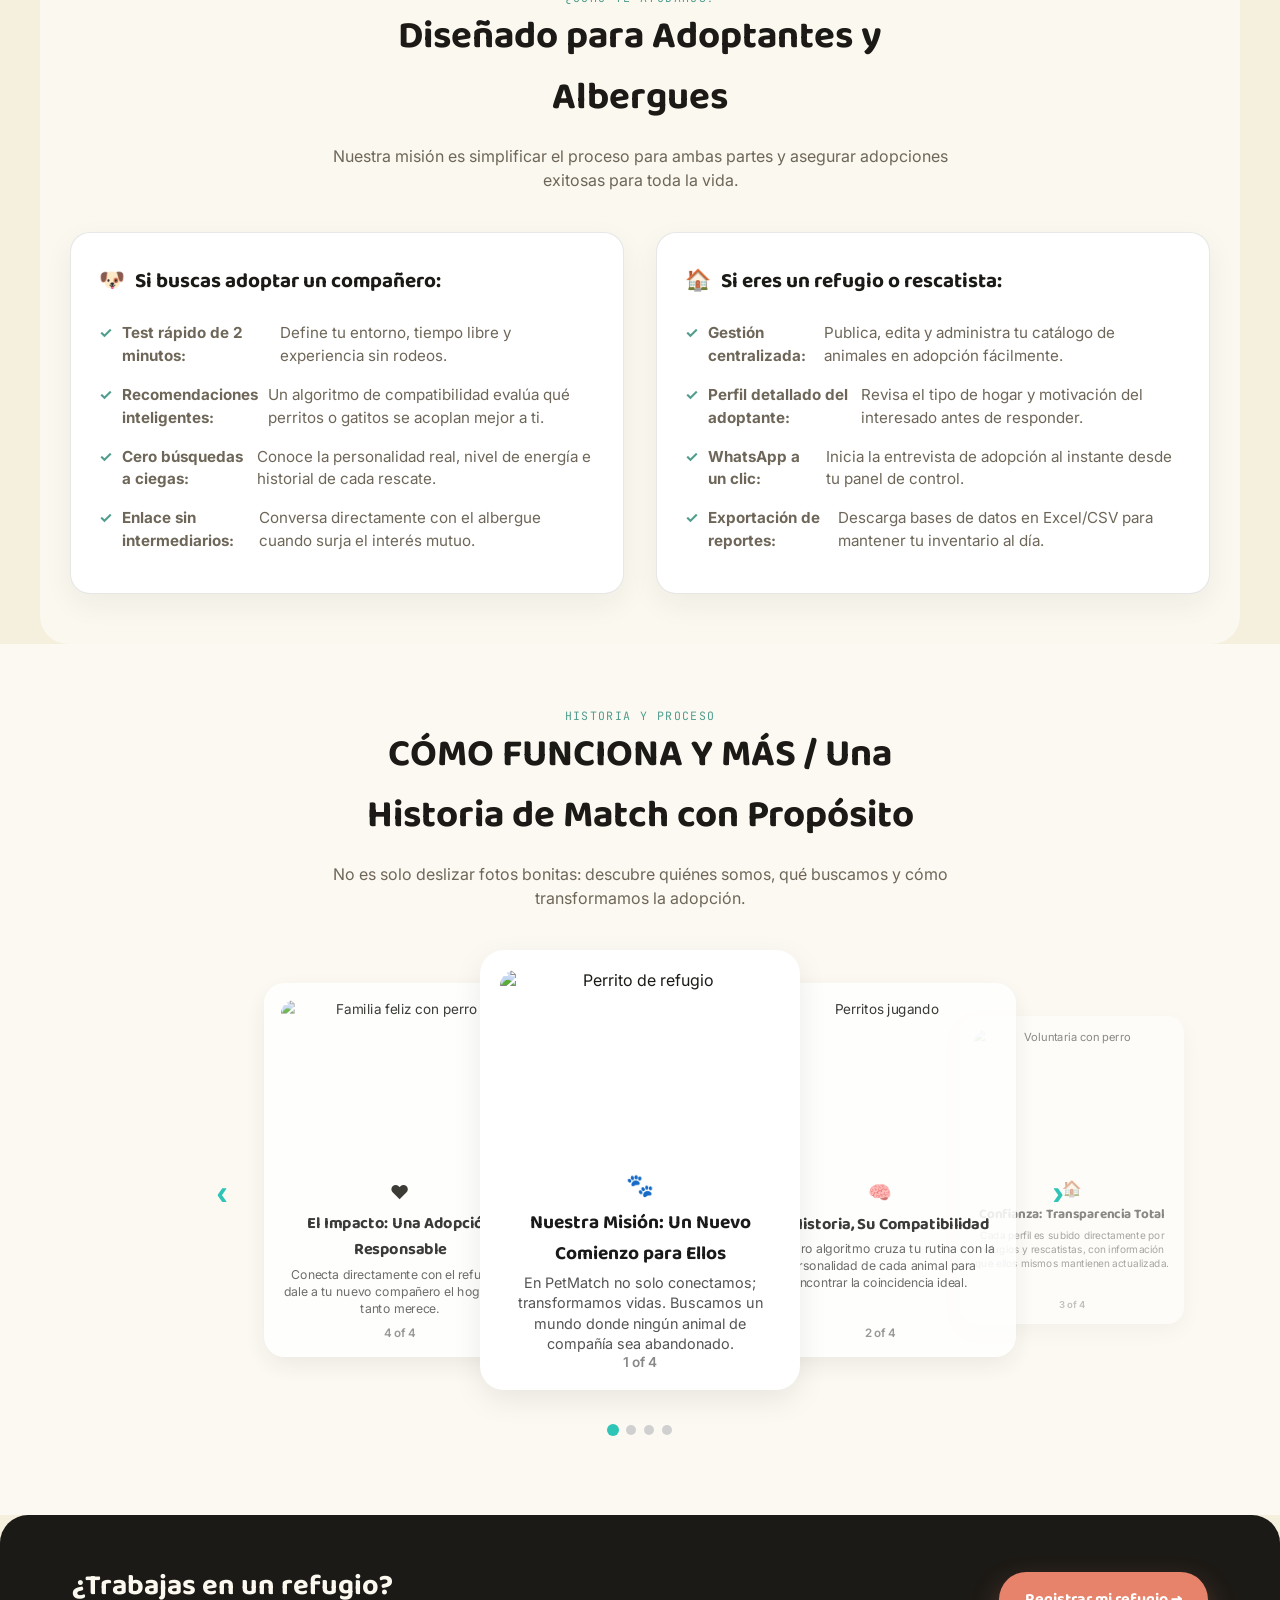
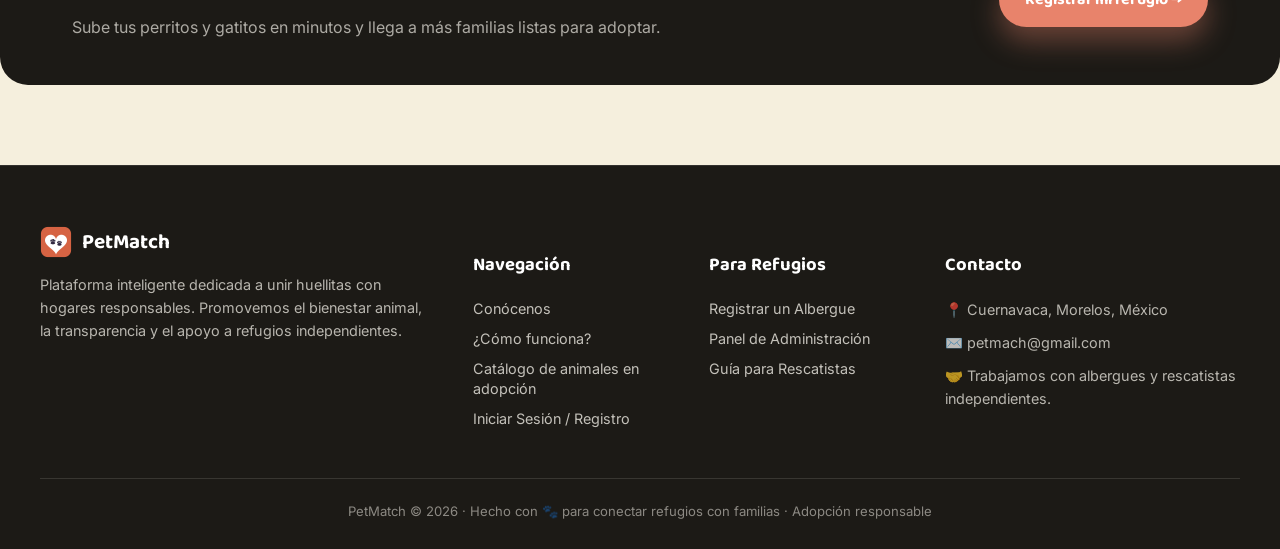
==== commit 4def28fd: "Refine text for clarity and readability in index.html" ====
--- a/index.html
+++ b/index.html
@@ -355,9 +355,7 @@
    <!-- <span class="badge-pill">🐕 Más de 300 refugios registrados</span>-->
     <h1>Encuentra a tu<br><span class="grad">mejor amigo</span></h1>
     <p class="lead">
-      Cada Perrito y Gatito merecen un hogar con amor y paz para vivir una vida plena y segura, y ofrecer todo su amor y compañia. Contesta una breve encuesta sobre tu
-      rutina diaria y descubre, con match inteligente, qué perros y gatos de refugio
-      se adaptan mejor a tu estilo de vida.
+      Cada perrito y gatito merece un hogar seguro y lleno de paz para vivir plenamente, ofreciendo su lealtad y compañía. Contesta una breve encuesta sobre tu rutina diaria y descubre, con match inteligente, qué perros y gatos de refugio se adaptan mejor a tu estilo de vida.
     </p>
     <div class="hero-ctas">
       <a href="test.html"><button class="btn-hero-primary">Hacer el test (sin registro) →</button></a>
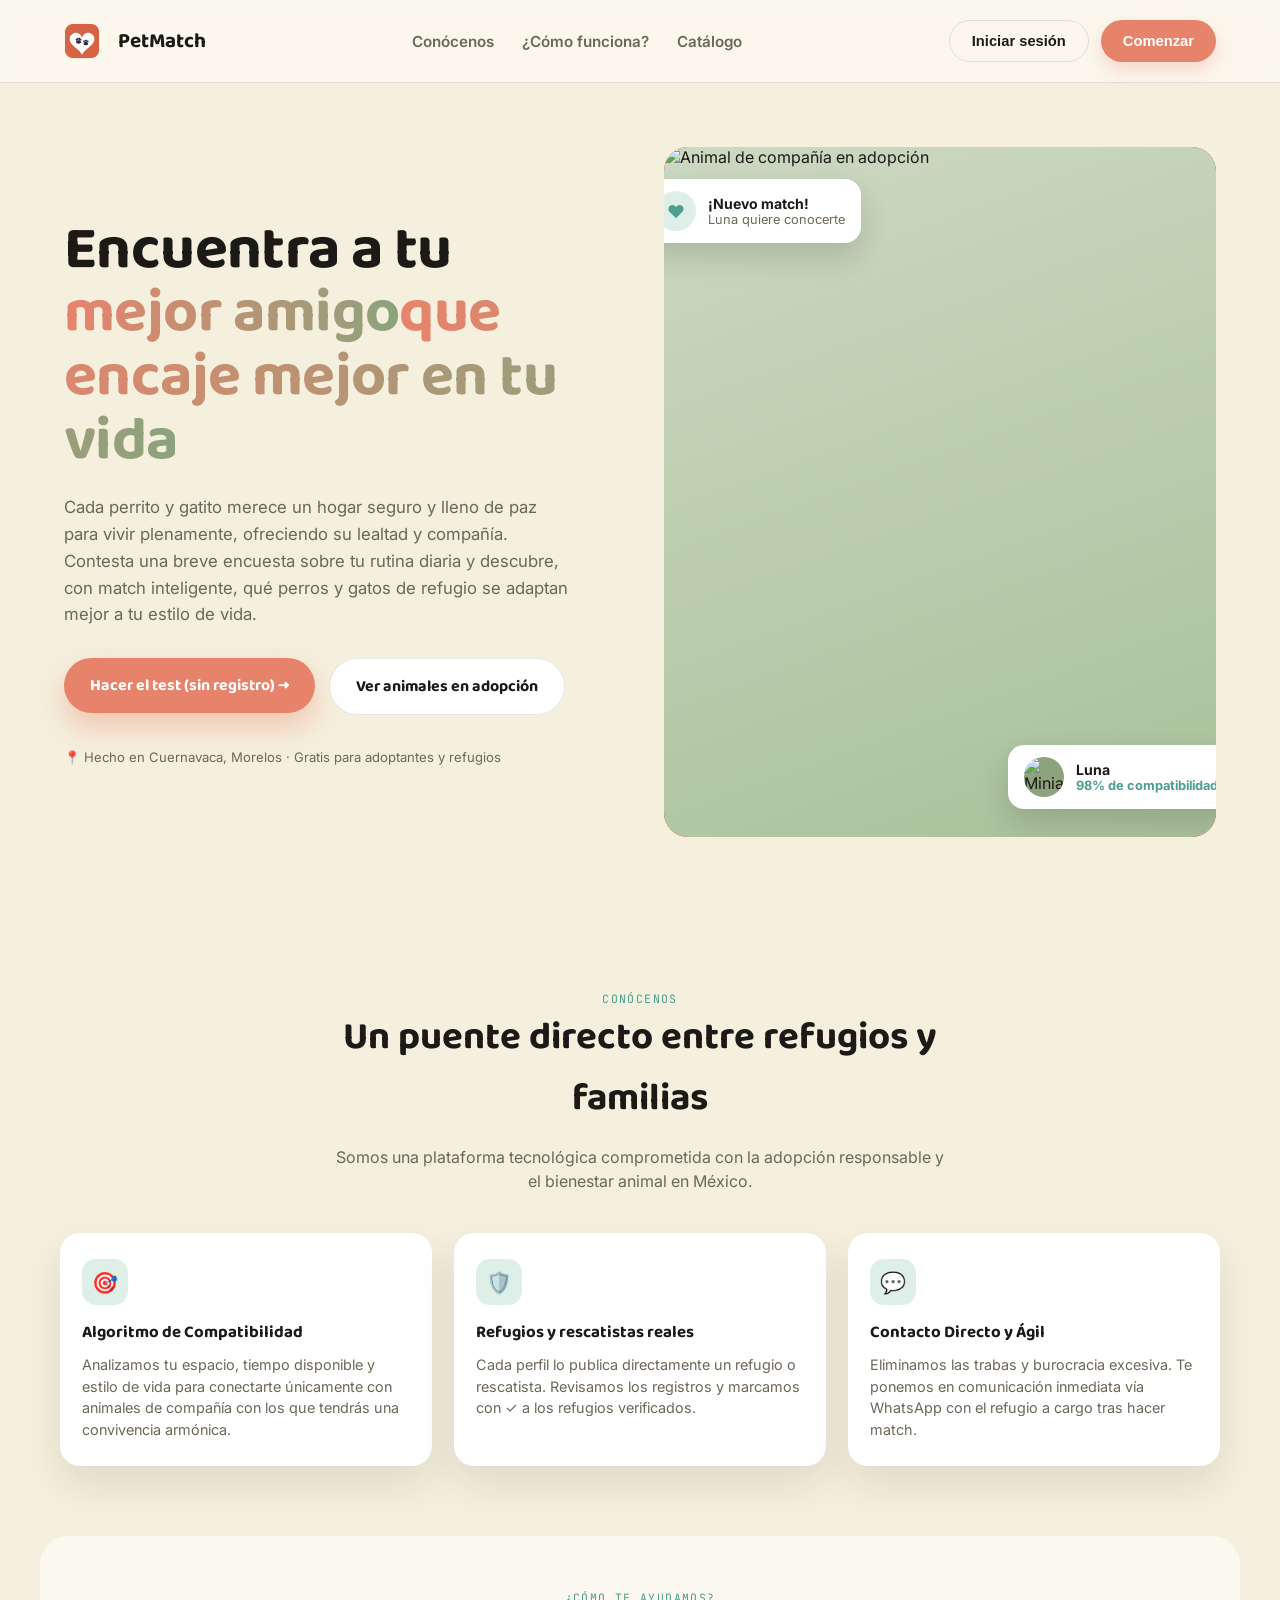
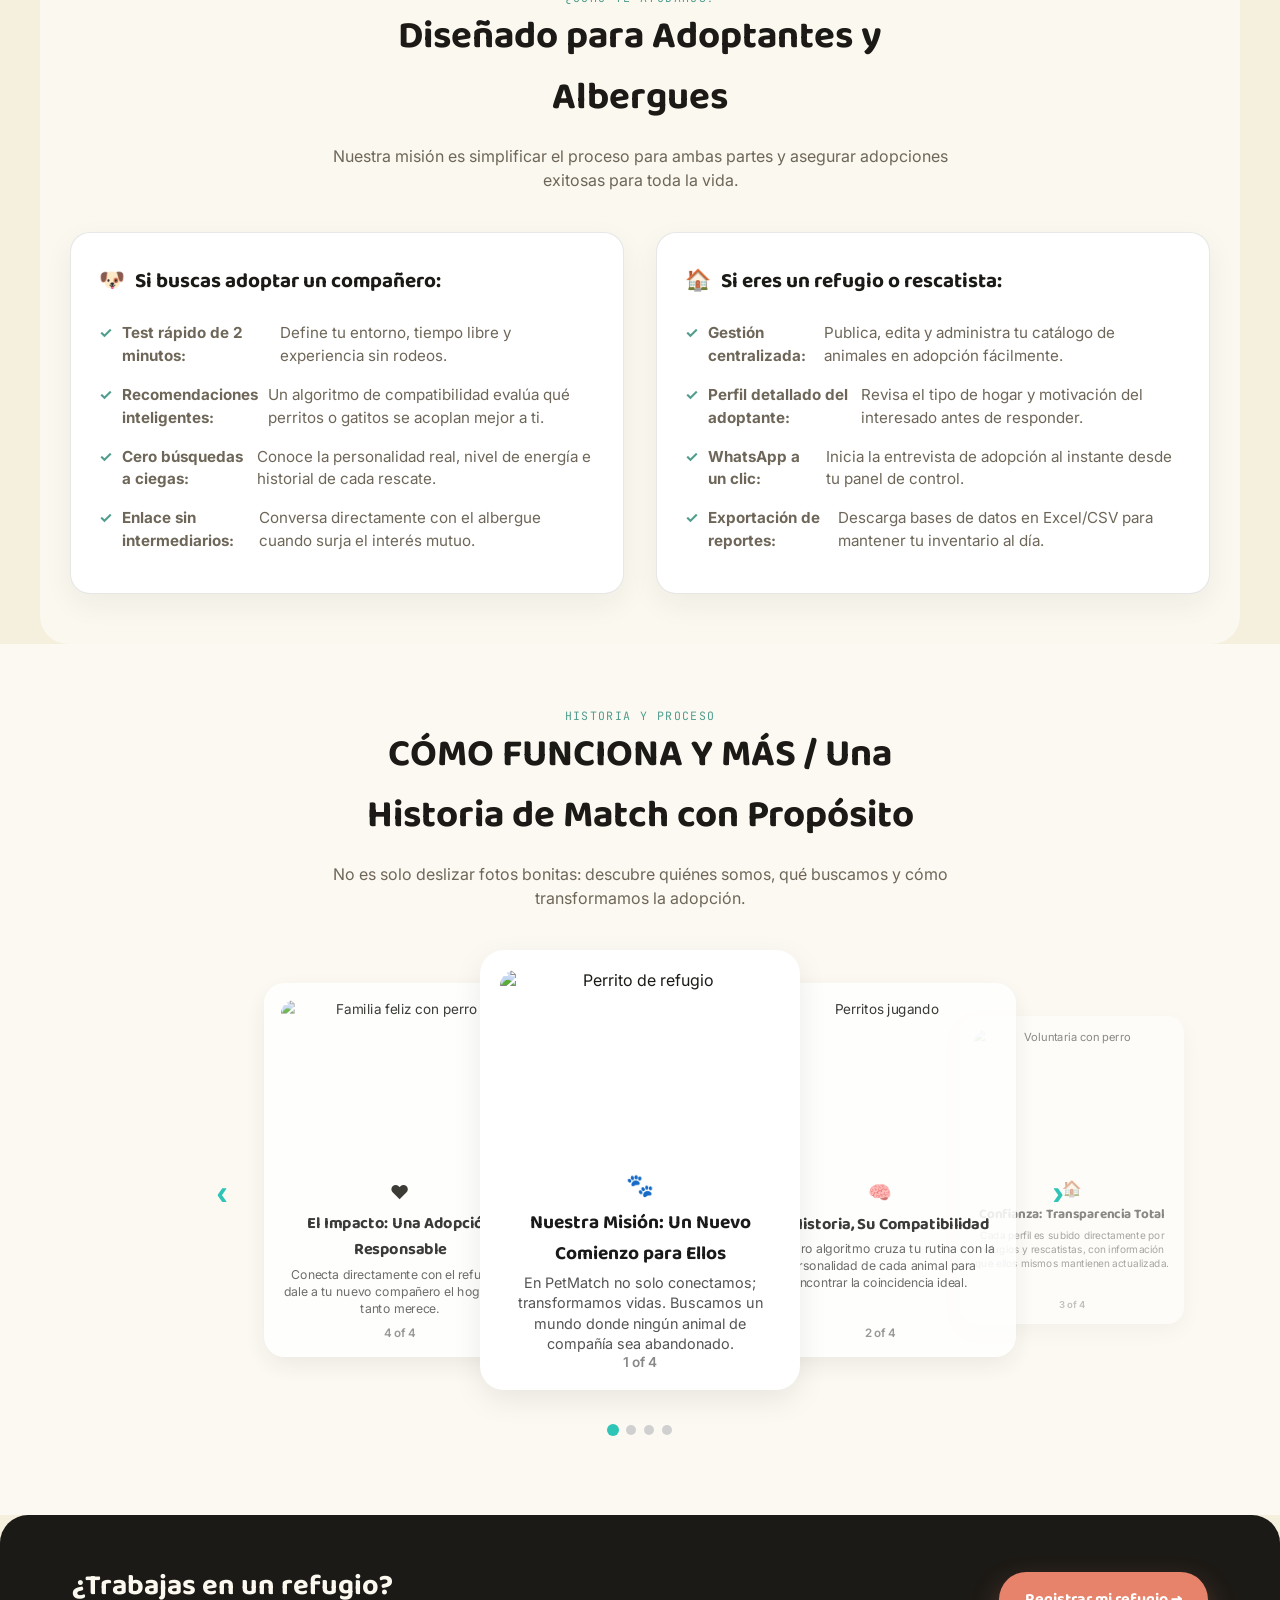
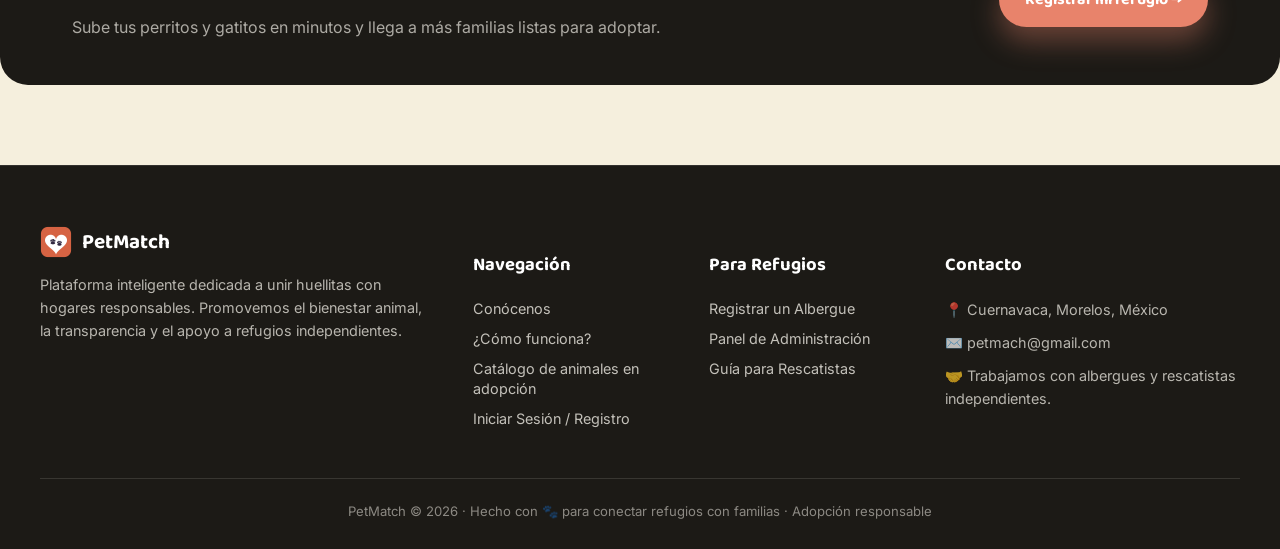
==== commit 1e99a791: "Update hero section heading with additional text" ====
--- a/index.html
+++ b/index.html
@@ -353,7 +353,7 @@
 <section class="hero">
   <div class="hero-copy">
    <!-- <span class="badge-pill">🐕 Más de 300 refugios registrados</span>-->
-    <h1>Encuentra a tu<br><span class="grad">mejor amigo</span></h1>
+    <h1>Encuentra a tu<br><span class="grad">mejor amigo</span><span class="grad">que encaje mejor en tu vida</span></h1>
     <p class="lead">
       Cada perrito y gatito merece un hogar seguro y lleno de paz para vivir plenamente, ofreciendo su lealtad y compañía. Contesta una breve encuesta sobre tu rutina diaria y descubre, con match inteligente, qué perros y gatos de refugio se adaptan mejor a tu estilo de vida.
     </p>
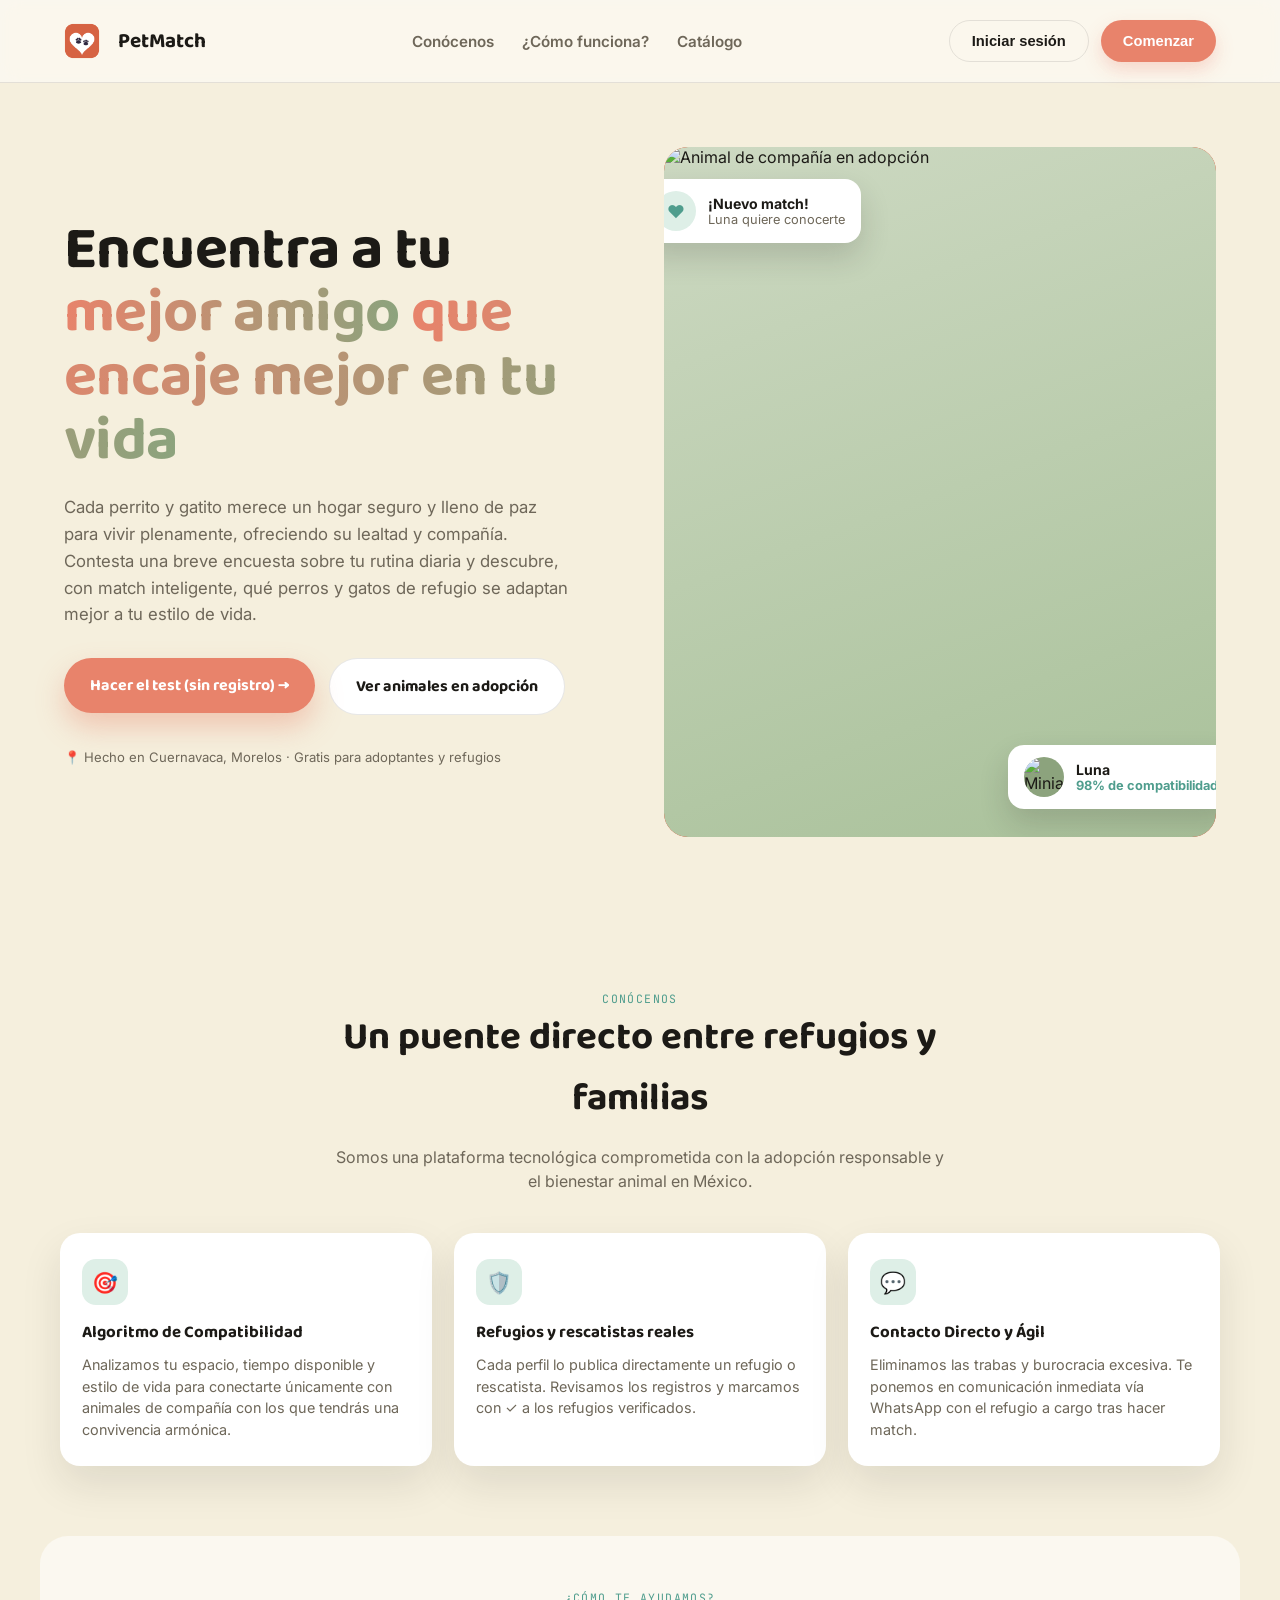
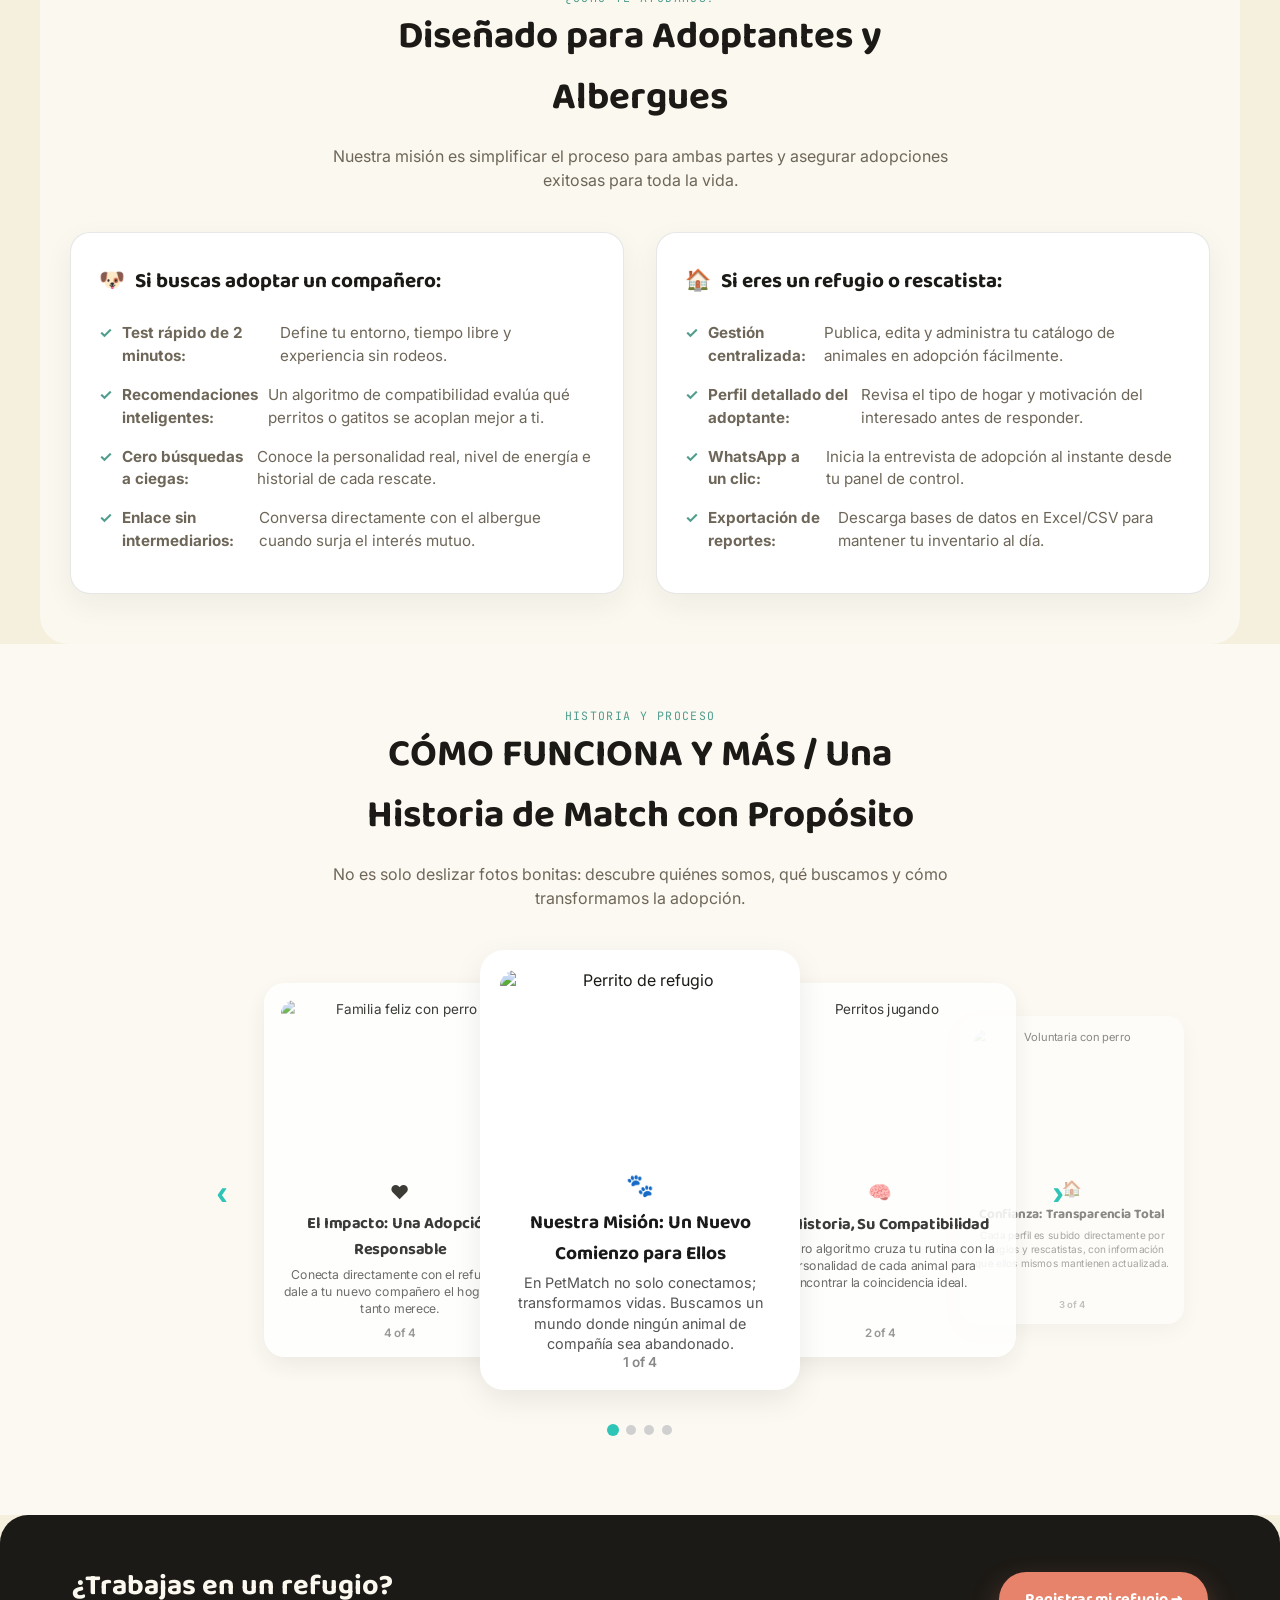
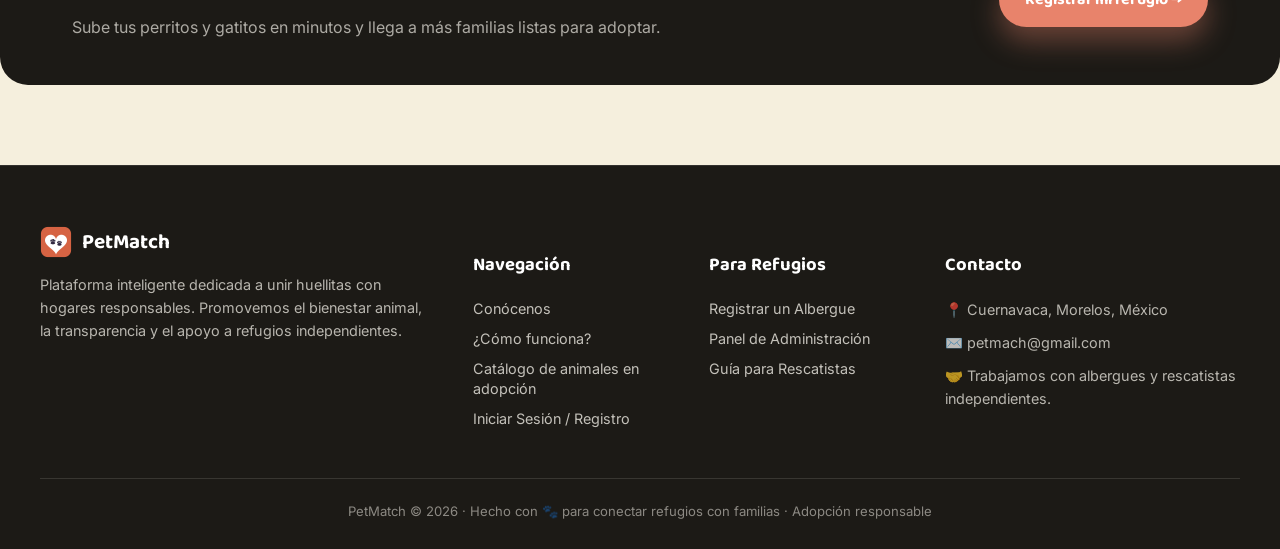
==== commit 26c7cd9c: "Fix spacing in hero section heading" ====
--- a/index.html
+++ b/index.html
@@ -353,7 +353,7 @@
 <section class="hero">
   <div class="hero-copy">
    <!-- <span class="badge-pill">🐕 Más de 300 refugios registrados</span>-->
-    <h1>Encuentra a tu<br><span class="grad">mejor amigo</span><span class="grad">que encaje mejor en tu vida</span></h1>
+    <h1>Encuentra a tu<br><span class="grad">mejor amigo</span> <span class="grad">que encaje mejor en tu vida</span></h1>
     <p class="lead">
       Cada perrito y gatito merece un hogar seguro y lleno de paz para vivir plenamente, ofreciendo su lealtad y compañía. Contesta una breve encuesta sobre tu rutina diaria y descubre, con match inteligente, qué perros y gatos de refugio se adaptan mejor a tu estilo de vida.
     </p>
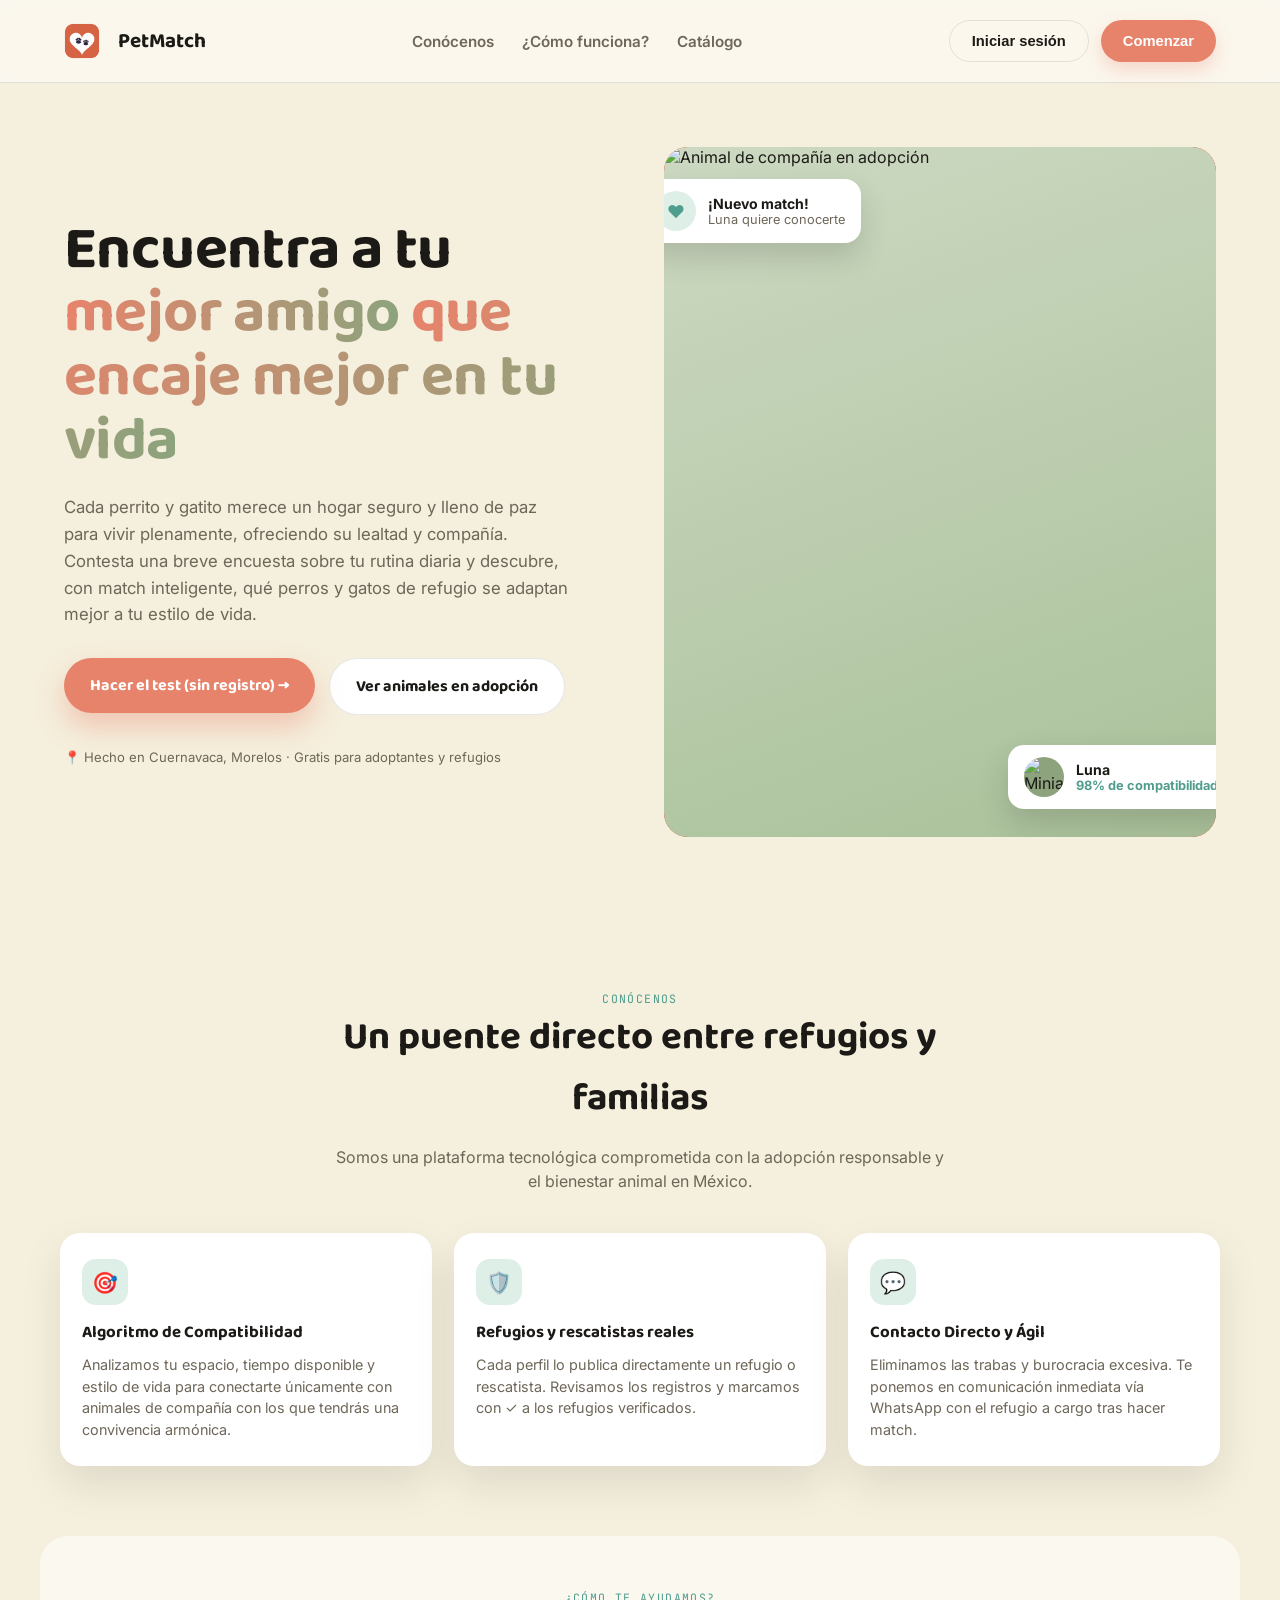
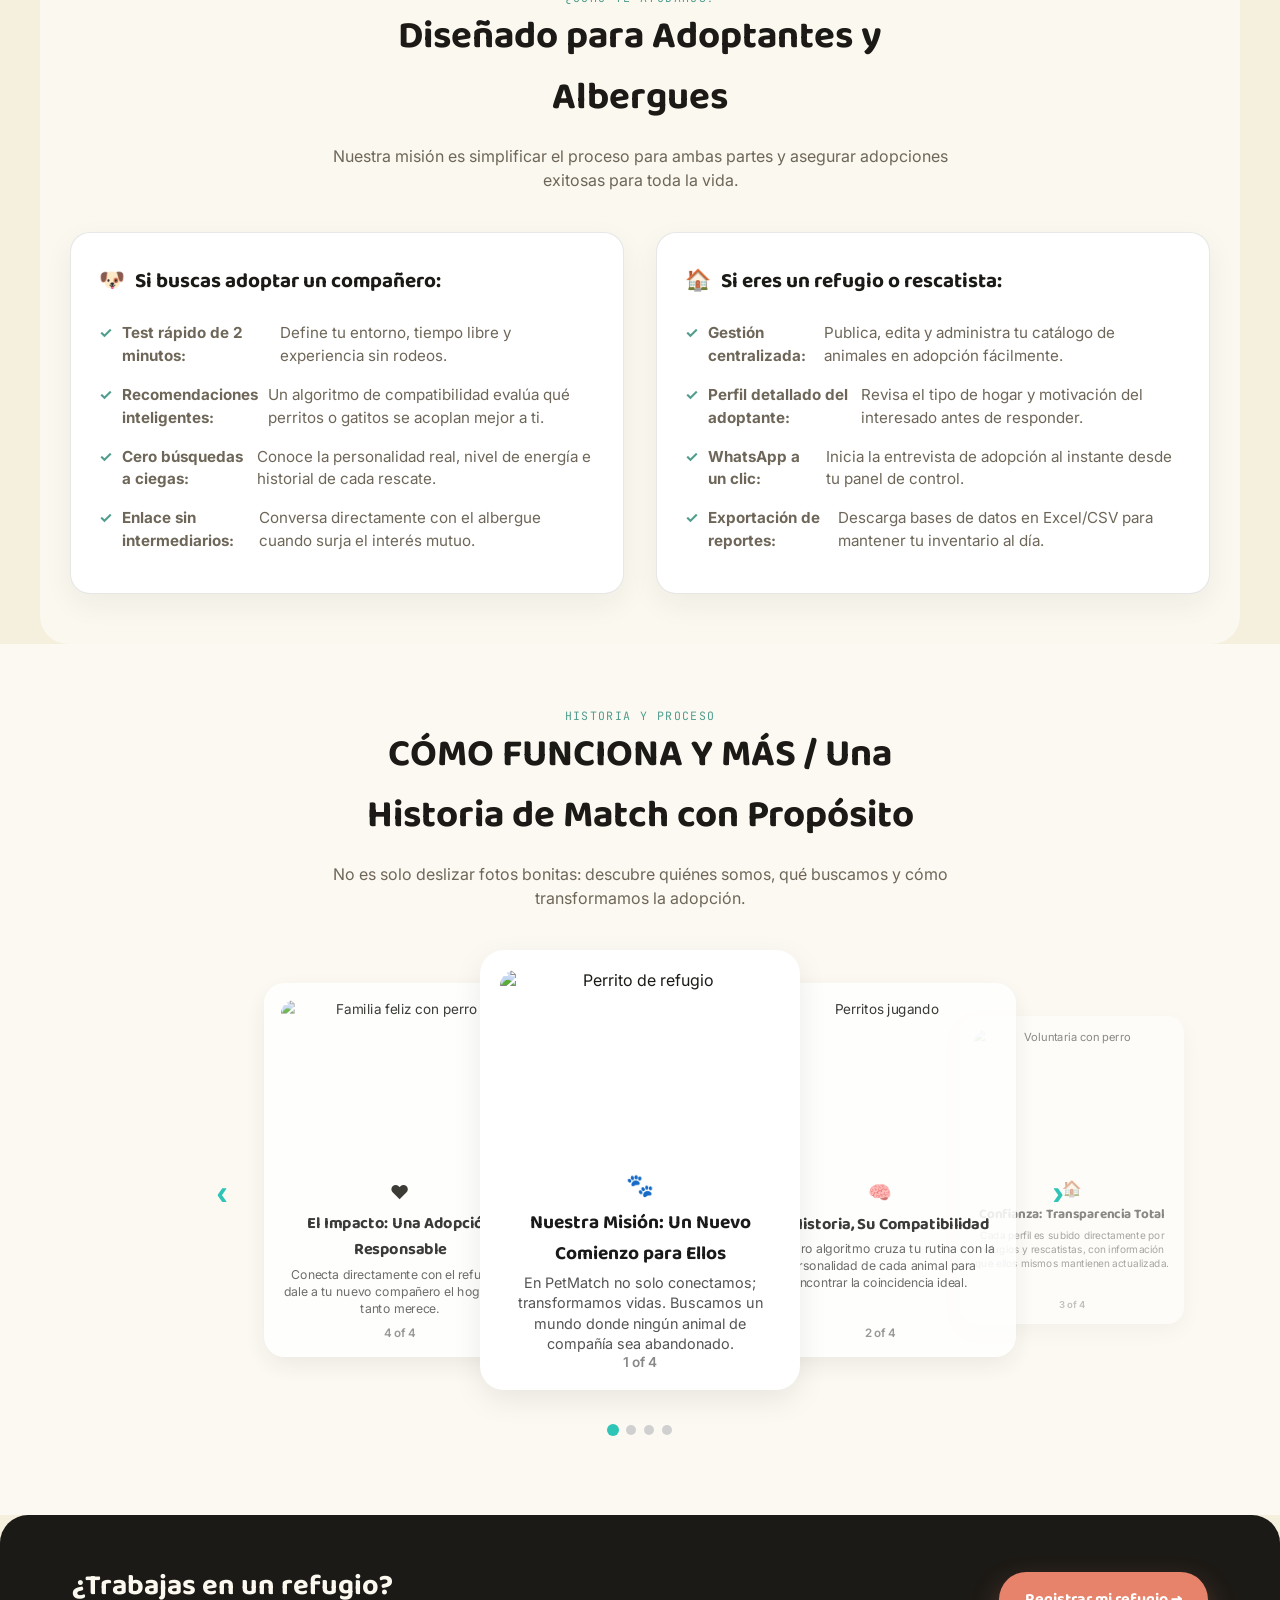
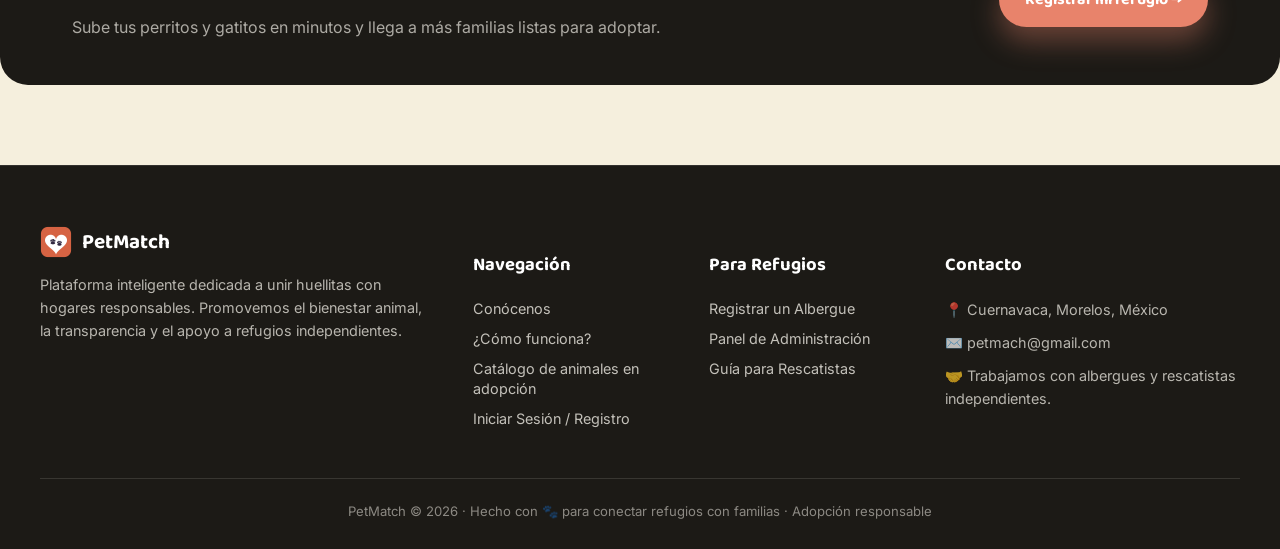
==== commit dd0da816: "Fix spacing in hero section heading" ====
--- a/index.html
+++ b/index.html
@@ -353,7 +353,7 @@
 <section class="hero">
   <div class="hero-copy">
    <!-- <span class="badge-pill">🐕 Más de 300 refugios registrados</span>-->
-    <h1>Encuentra a tu<br><span class="grad">mejor amigo</span> <span class="grad">que encaje mejor en tu vida</span></h1>
+    <h1>Encuentra a tu<br><span class="grad">mejor amigo</span><span class="grad"> que encaje mejor en tu vida</span></h1>
     <p class="lead">
       Cada perrito y gatito merece un hogar seguro y lleno de paz para vivir plenamente, ofreciendo su lealtad y compañía. Contesta una breve encuesta sobre tu rutina diaria y descubre, con match inteligente, qué perros y gatos de refugio se adaptan mejor a tu estilo de vida.
     </p>
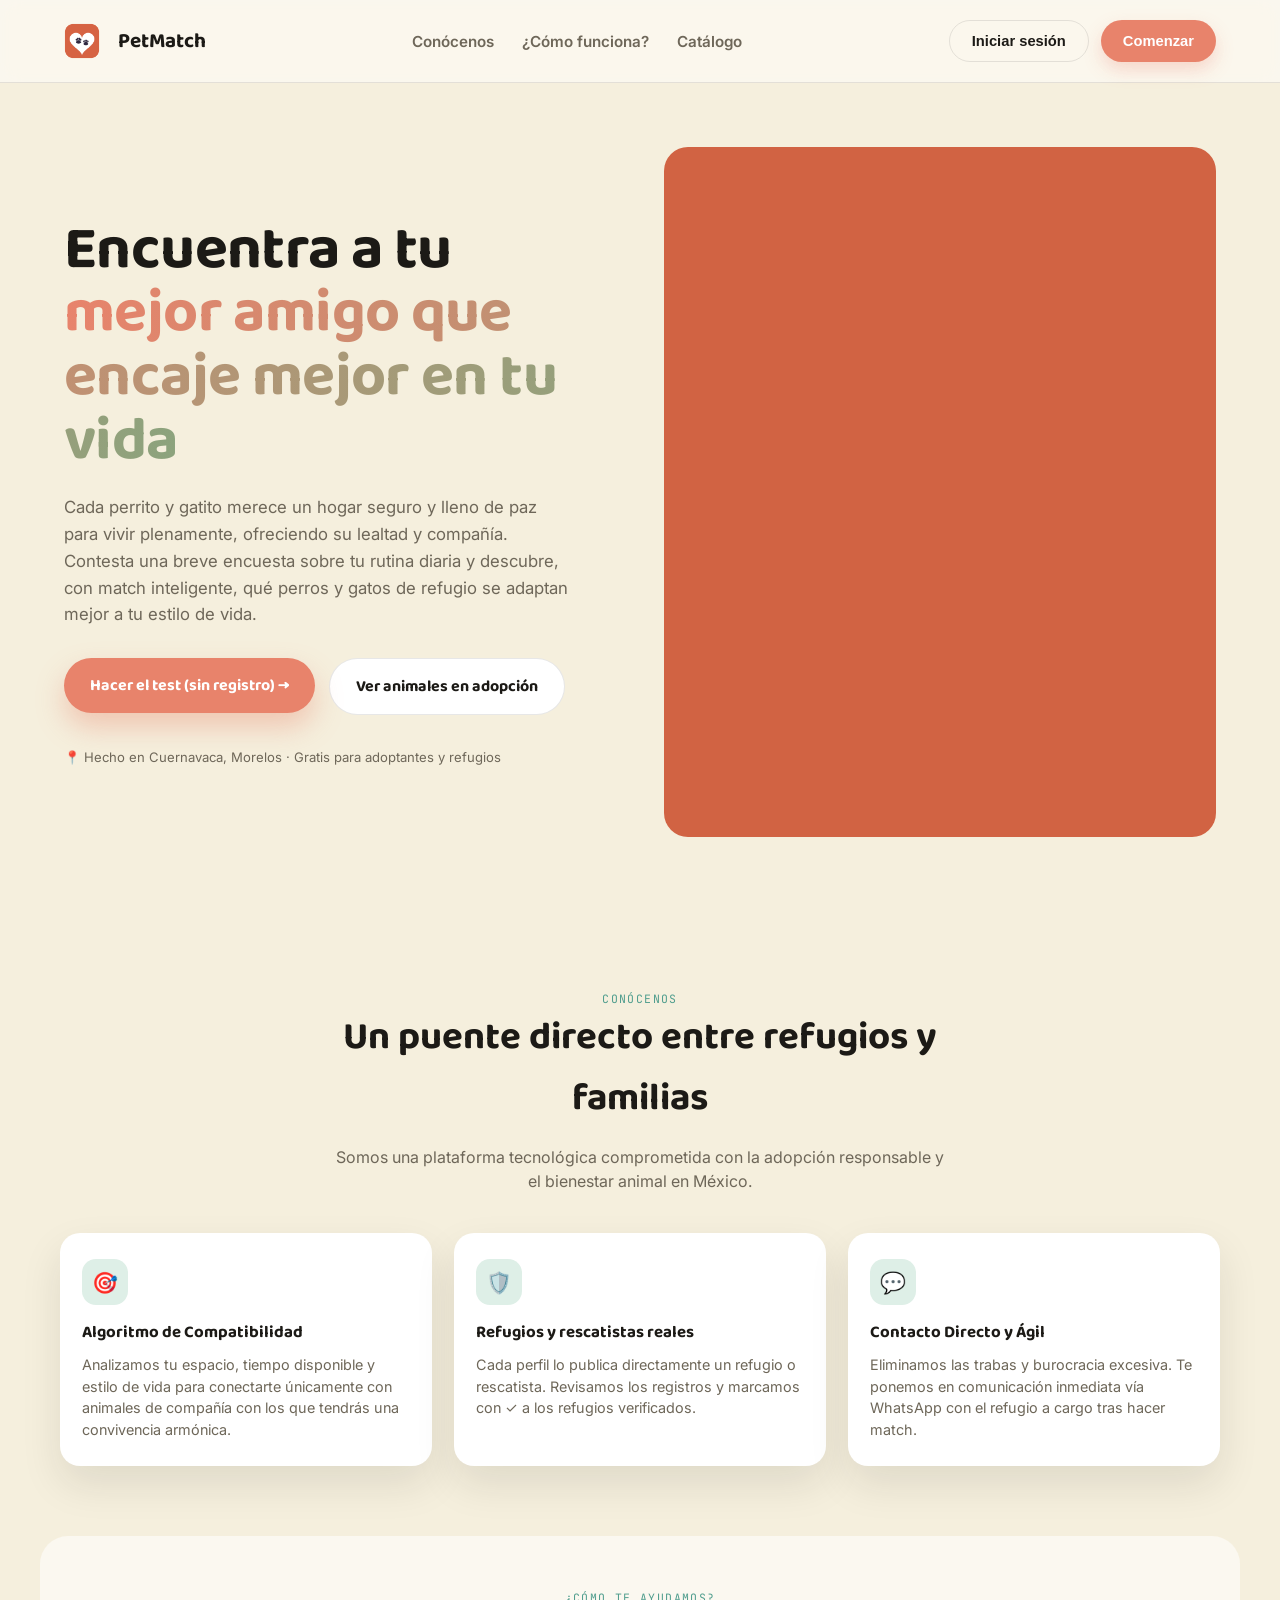
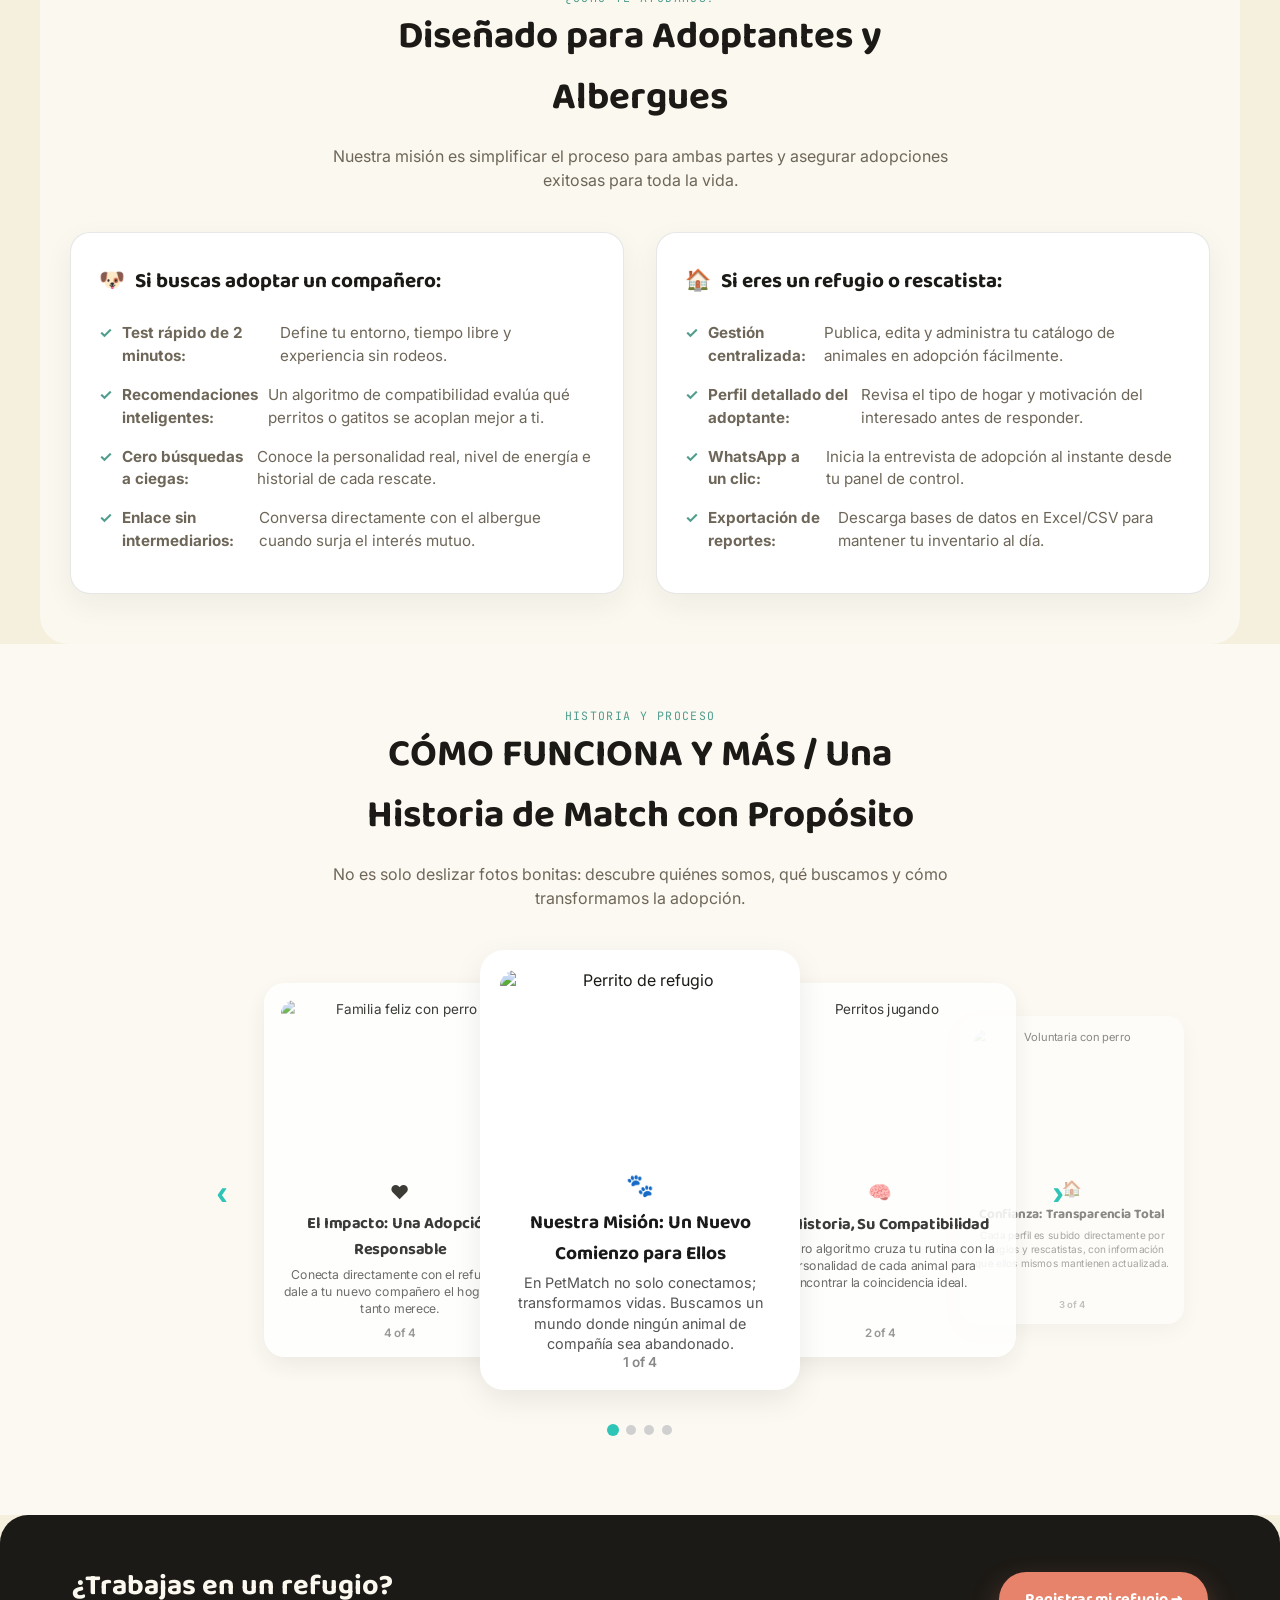
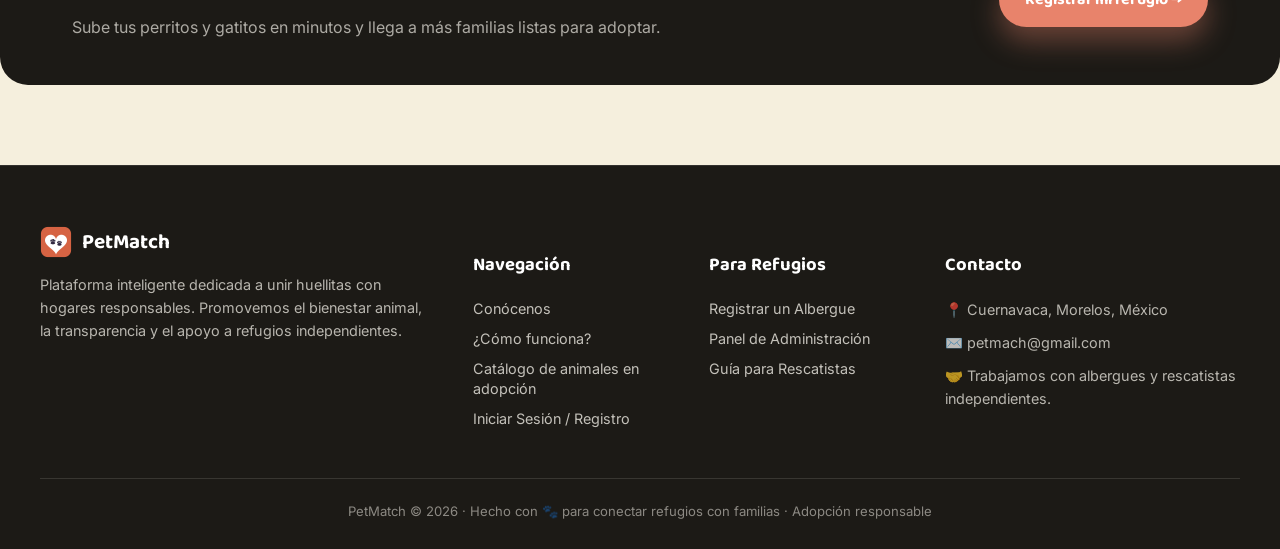
==== commit d7a4ebe5: "Add files via upload" ====
--- a/index.html
+++ b/index.html
@@ -8,12 +8,15 @@
 <meta property="og:type" content="website">
 <meta property="og:title" content="PetMatch — Encuentra a tu mejor amigo">
 <meta property="og:description" content="Test de 2 minutos, sin registro. Descubre qué mejor amigo de refugio va con tu vida.">
-<meta property="og:image" content="https://pet-2026.vercel.app/img/logo.png">
+<meta property="og:image" content="https://hazpetmatch.com/img/logo.png">
 <meta name="twitter:card" content="summary">
 <link rel="stylesheet" href="css/styles.css">
 <link rel="icon" type="image/png" href="img/logo.png">
 <style>
   /* --- ESTILOS DEL HERO --- */
+  /* Evita el parpadeo del ejemplo: el hero aparece cuando ya cargaron los datos reales (o a los 2.5 s) */
+  .hero-visual .hero-photo, .hero-visual .float-card { transition: opacity .35s ease; }
+  .hero-visual.hv-wait .hero-photo, .hero-visual.hv-wait .float-card { opacity: 0; }
   .hero-photo {
     transition: opacity 0.5s ease-in-out;
     object-fit: cover;
@@ -353,9 +356,12 @@
 <section class="hero">
   <div class="hero-copy">
    <!-- <span class="badge-pill">🐕 Más de 300 refugios registrados</span>-->
-    <h1>Encuentra a tu<br><span class="grad">mejor amigo</span><span class="grad"> que encaje mejor en tu vida</span></h1>
+    <h1>Encuentra a tu<br><span class="grad">mejor amigo que encaje mejor en tu vida</span></h1>
     <p class="lead">
-      Cada perrito y gatito merece un hogar seguro y lleno de paz para vivir plenamente, ofreciendo su lealtad y compañía. Contesta una breve encuesta sobre tu rutina diaria y descubre, con match inteligente, qué perros y gatos de refugio se adaptan mejor a tu estilo de vida.
+      Cada perrito y gatito merece un hogar seguro y lleno de paz para vivir plenamente,
+      ofreciendo su lealtad y compañía. Contesta una breve encuesta sobre tu rutina diaria y
+      descubre, con match inteligente, qué perros y gatos de refugio se adaptan mejor a tu
+      estilo de vida.
     </p>
     <div class="hero-ctas">
       <a href="test.html"><button class="btn-hero-primary">Hacer el test (sin registro) →</button></a>
@@ -366,7 +372,7 @@
     </div>
   </div>
 
-  <div class="hero-visual" style="background-color: #d16343; border-radius: 24px; overflow: hidden; position: relative;">
+  <div class="hero-visual hv-wait" style="background-color: #d16343; border-radius: 24px; overflow: hidden; position: relative;">
     <img id="heroPetPhoto" class="hero-photo" src="https://images.unsplash.com/photo-1543466835-00a7907e9de1?q=80&w=900&auto=format&fit=crop" alt="Animal de compañía en adopción">
     
     <div class="float-card match-alert">
@@ -566,6 +572,7 @@
     { name: "Max", match: "92% de compatibilidad", alert: "Max es ideal para departamentos", photo: "https://images.unsplash.com/photo-1537151608828-ea2b11777ee8?q=80&w=900&auto=format&fit=crop" }
   ];
 
+  setTimeout(() => { const v = document.querySelector('.hero-visual'); if (v) v.classList.remove('hv-wait'); }, 2500);
   window.__heroPets = heroPets; // js/home.js lo reemplaza con animales reales cuando los hay
   let currentHeroIndex = 0;
   const heroPhotoEl = document.getElementById('heroPetPhoto');
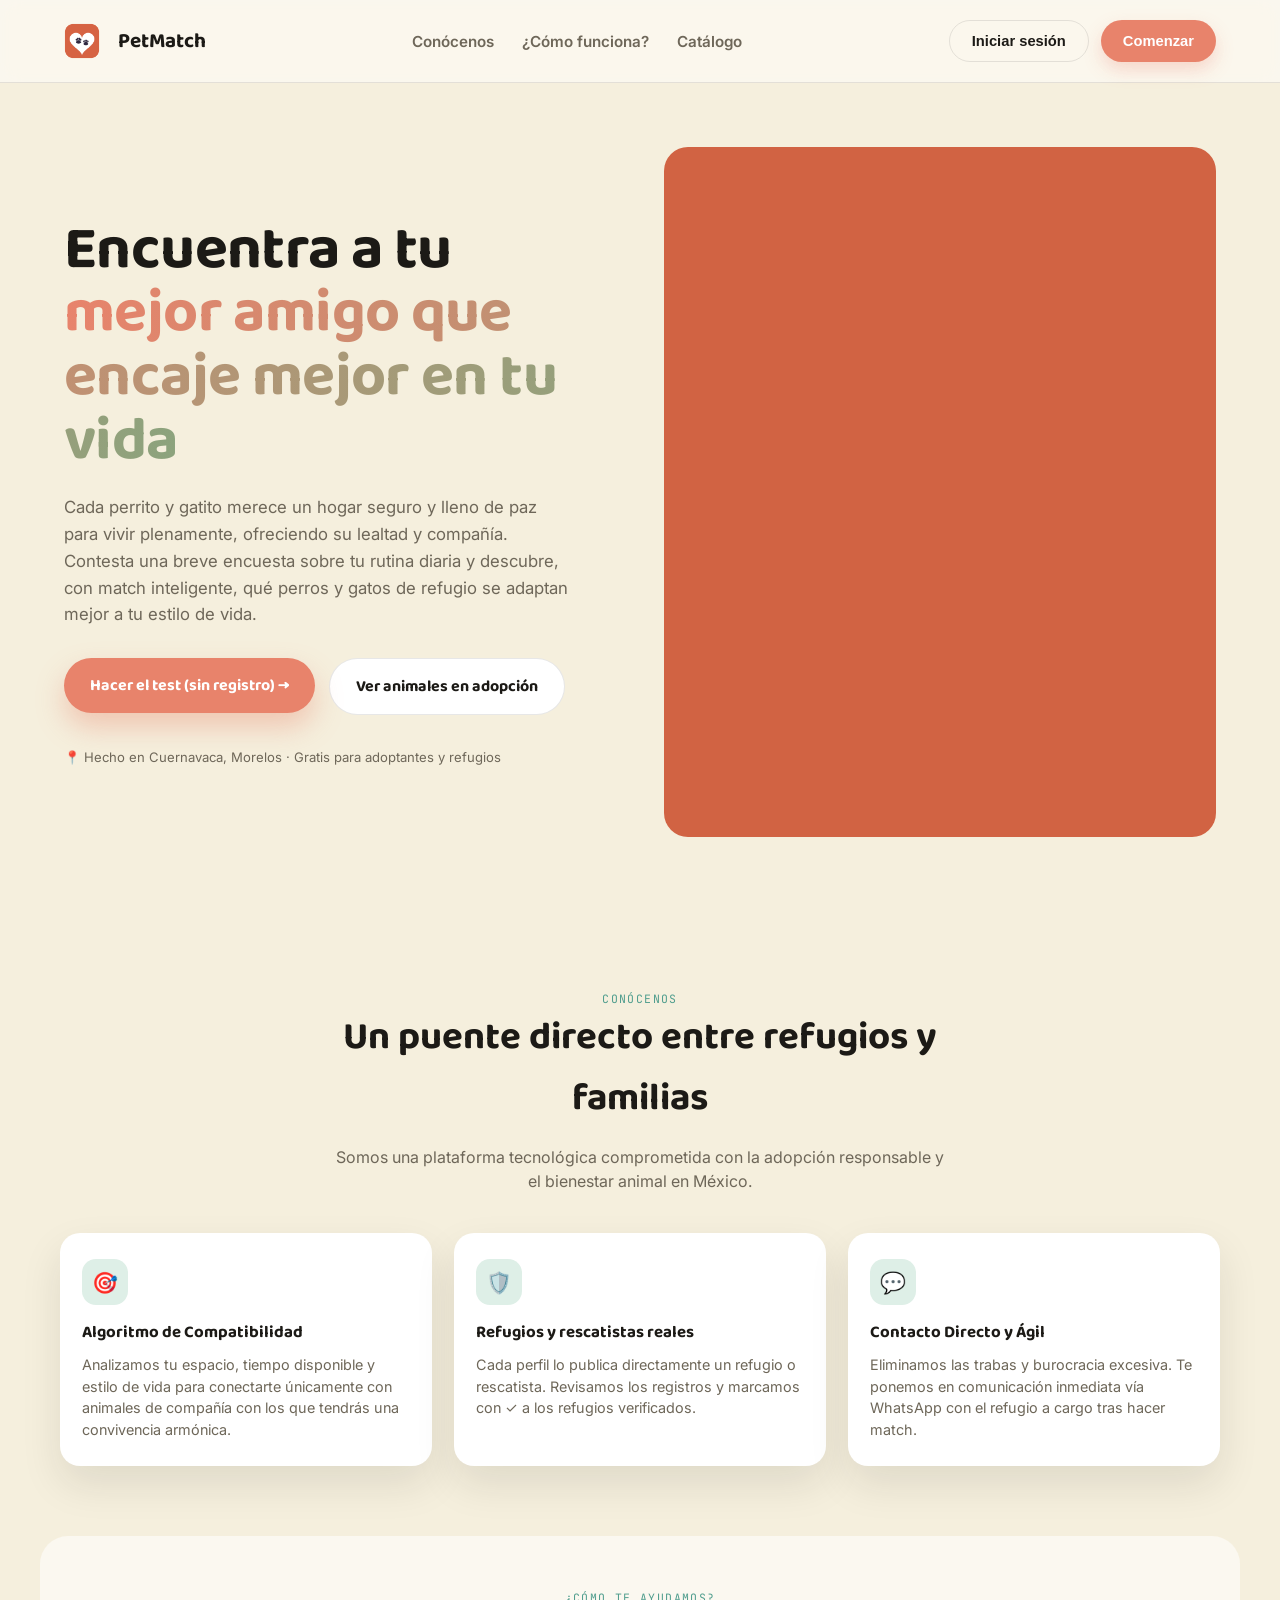
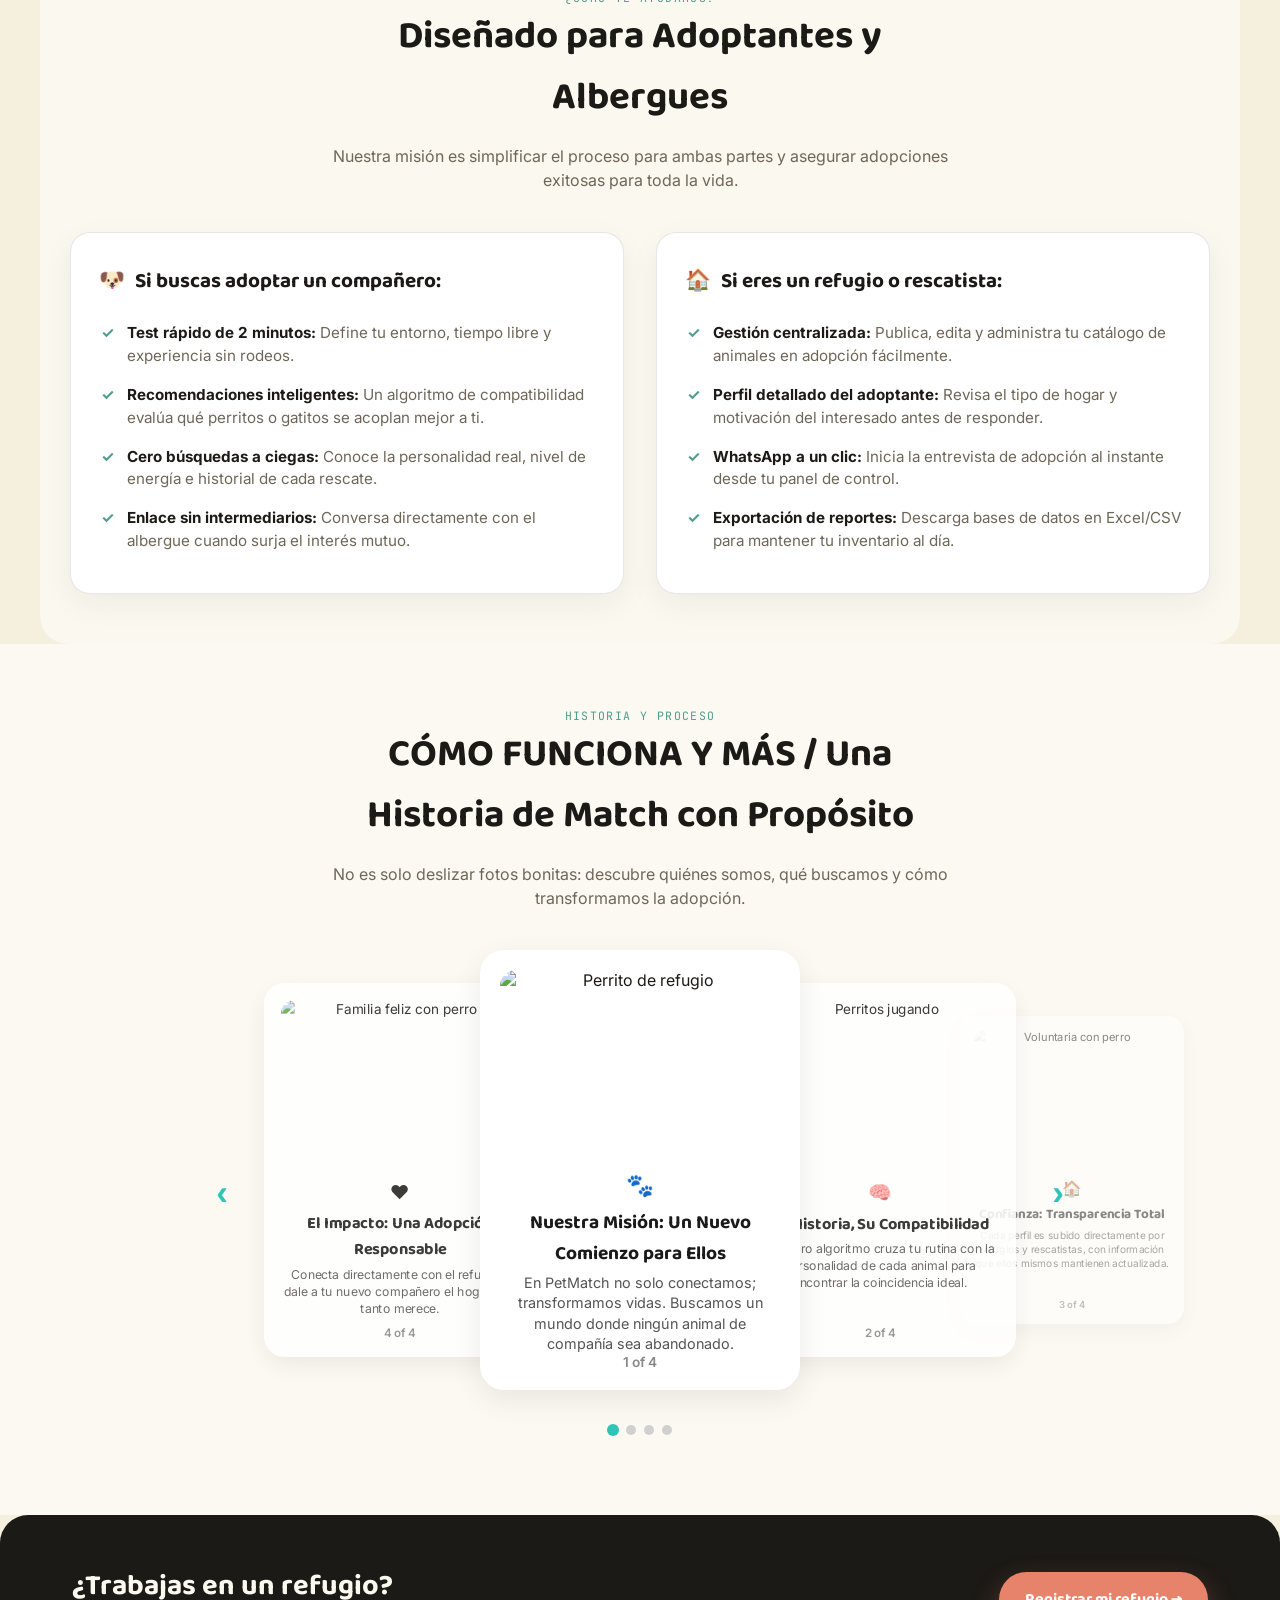
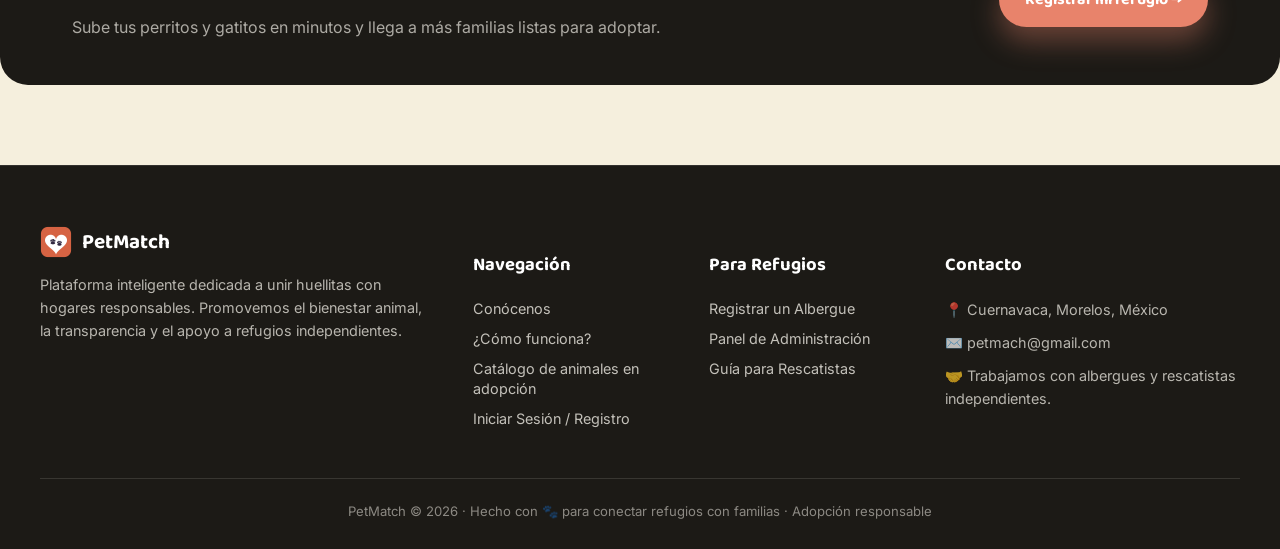
==== commit eb6d3ac0: "Add files via upload" ====
--- a/index.html
+++ b/index.html
@@ -70,16 +70,20 @@
   }
 
   .info-card ul li {
-    padding: 8px 0;
+    padding: 8px 0 8px 28px;
     font-size: 0.95rem;
     color: var(--ink-soft, #6E6759);
-    display: flex;
-    align-items: flex-start;
-    gap: 10px;
+    display: block;
+    position: relative;
     line-height: 1.5;
   }
 
+  .info-card ul li strong { color: var(--ink, #1C1A16); }
+
   .info-card ul li span.bullet-icon {
+    position: absolute;
+    left: 2px;
+    top: 8px;
     color: var(--mint, #4F9D8D);
     font-weight: bold;
   }
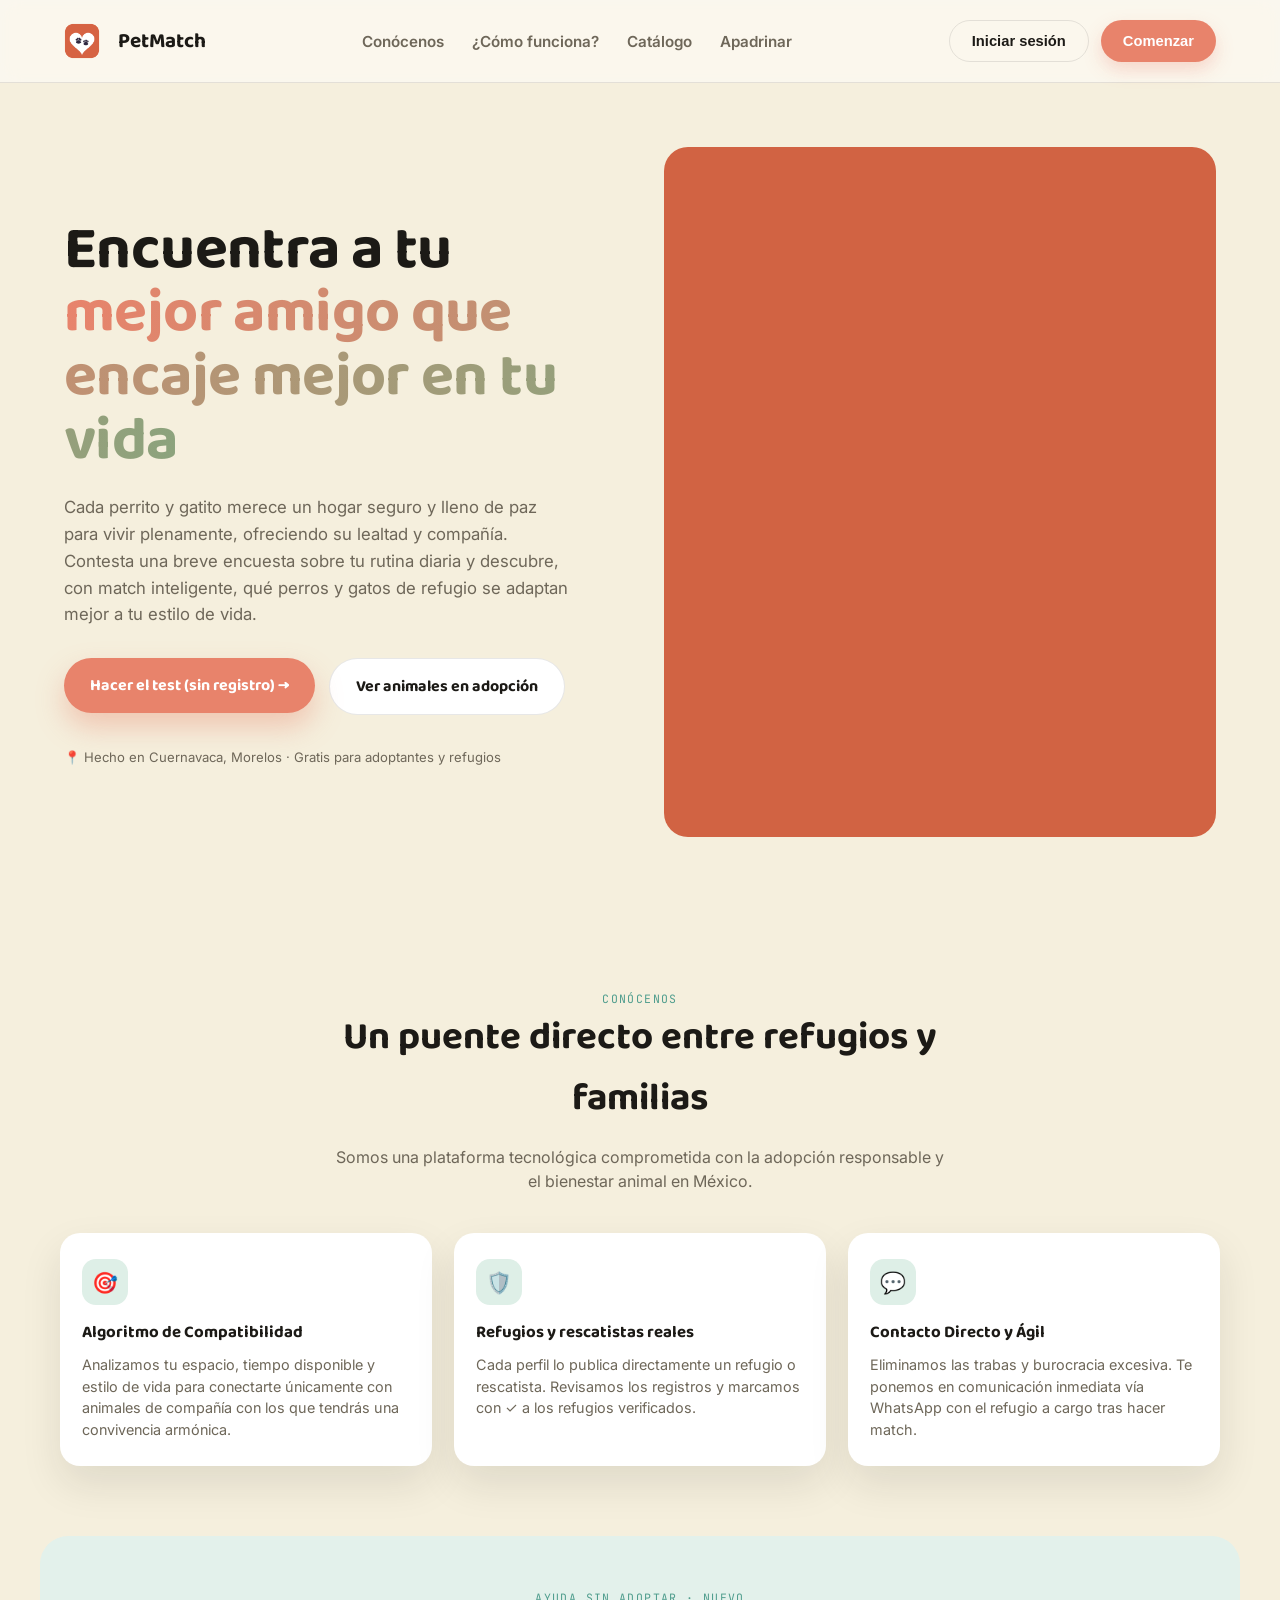
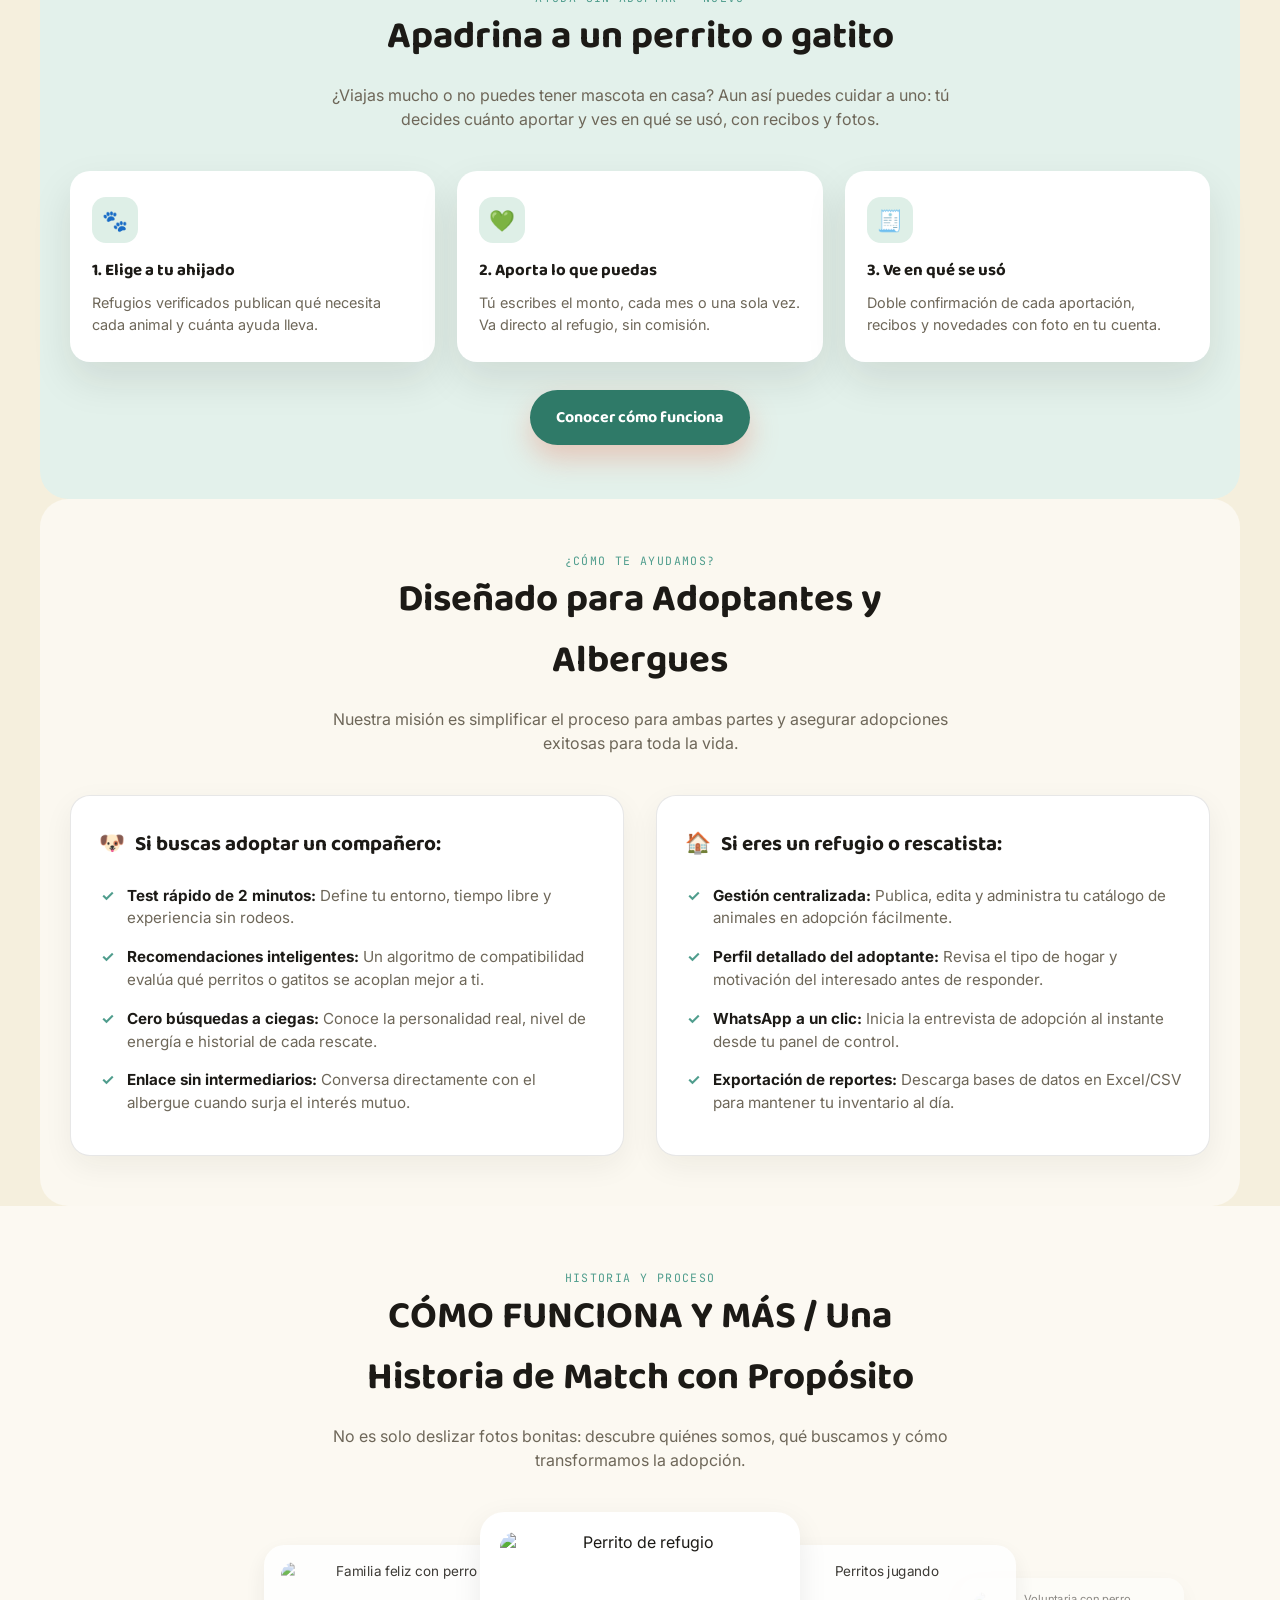
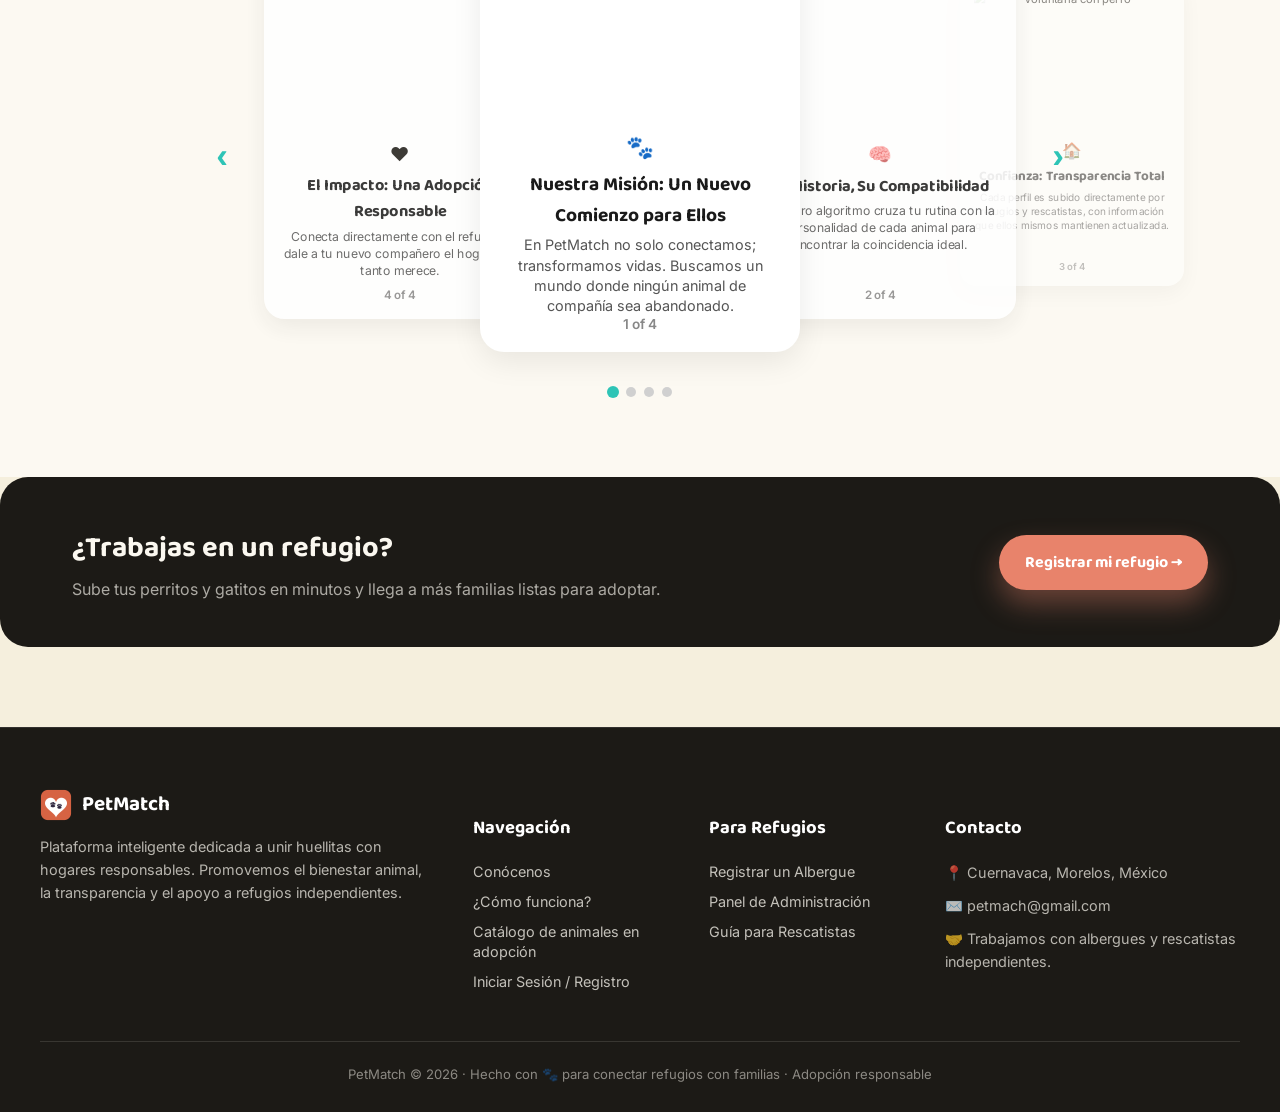
==== commit 0e2c3c23: "Add files via upload" ====
--- a/index.html
+++ b/index.html
@@ -350,6 +350,7 @@
     <a href="#conocenos">Conócenos</a>
     <a href="#como-ayudamos">¿Cómo funciona?</a>
     <a href="catalogo.html">Catálogo</a>
+    <a href="apadrinar.html">Apadrinar</a>
   </div>
   <div class="right">
     <a href="auth.html?tab=login"><button class="btn-nav outline">Iniciar sesión</button></a>
@@ -421,6 +422,32 @@
       <p>Eliminamos las trabas y burocracia excesiva. Te ponemos en comunicación inmediata vía WhatsApp con el refugio a cargo tras hacer match.</p>
     </div>
   </div>
+</section>
+
+<section id="apadrinar" class="info-section" style="background-color:#E3F1EB;border-radius:28px;padding:50px 30px;">
+  <div class="section-head">
+    <span class="eyebrow">AYUDA SIN ADOPTAR · NUEVO</span>
+    <h2>Apadrina a un perrito o gatito</h2>
+    <p>¿Viajas mucho o no puedes tener mascota en casa? Aun así puedes cuidar a uno: tú decides cuánto aportar y ves en qué se usó, con recibos y fotos.</p>
+  </div>
+  <div class="feature-grid" style="margin-top:30px;">
+    <div class="feature-card">
+      <div class="fc-icon">🐾</div>
+      <h3>1. Elige a tu ahijado</h3>
+      <p>Refugios verificados publican qué necesita cada animal y cuánta ayuda lleva.</p>
+    </div>
+    <div class="feature-card">
+      <div class="fc-icon">💚</div>
+      <h3>2. Aporta lo que puedas</h3>
+      <p>Tú escribes el monto, cada mes o una sola vez. Va directo al refugio, sin comisión.</p>
+    </div>
+    <div class="feature-card">
+      <div class="fc-icon">🧾</div>
+      <h3>3. Ve en qué se usó</h3>
+      <p>Doble confirmación de cada aportación, recibos y novedades con foto en tu cuenta.</p>
+    </div>
+  </div>
+  <p style="text-align:center;margin:28px 0 0;"><a href="apadrinar.html" class="btn-hero-primary" style="display:inline-block;text-decoration:none;background:#2F7A68;">Conocer cómo funciona</a></p>
 </section>
 
 <section id="como-ayudamos" class="info-section" style="background-color: var(--bg-soft, #FBF8F0); border-radius: 28px; padding: 50px 30px;">
--- a/css/ux.css
+++ b/css/ux.css
@@ -276,3 +276,157 @@
    (ux.js calcula la proporción; el difuminado solo rellena casos extremos) */
 .pet-card .photo[data-fit], .res-photo[data-fit] { height: auto; flex: 0 0 auto; }
 .pet-card .photo[data-fit] { max-height: 68%; min-height: 40%; }
+
+/* ============================================================
+   DESCUBRIR (celular y compu): el texto siempre se ve completo.
+   La foto ocupa el espacio que sobra (completa, con el fondo difuminado
+   rellenando los lados) y la ficha de abajo toma su altura natural.
+   ============================================================ */
+.deck-wrap { height: clamp(400px, calc(100vh - 300px), 740px); height: clamp(400px, calc(100dvh - 300px), 740px); min-height: 400px; }
+.deck-wrap .pet-card .photo, .deck-wrap .pet-card .photo[data-fit] {
+  width: 100%; height: auto !important; aspect-ratio: auto !important;
+  flex: 1 1 0; min-height: 150px; max-height: none;
+}
+.pet-card .info { flex: 0 0 auto; padding: 12px 16px 14px; }
+.pet-card .desc { display: -webkit-box; -webkit-line-clamp: 2; -webkit-box-orient: vertical; overflow: hidden; }
+.pet-card .shelter-line { margin-top: 6px; }
+/* los botones ✕ ♥ no quedan tapados por la barra de abajo */
+.deck-actions { padding-bottom: 96px; }
+
+/* ============================================================
+   DESCUBRIR — TARJETA COMPLETA (estilo Tinder)
+   La foto cubre toda la tarjeta; nombre y ubicación van encima;
+   al tocar la tarjeta se abre la ficha completa en una ventana.
+   ============================================================ */
+.deck-wrap { height: clamp(380px, calc(100vh - 270px), 760px); height: clamp(380px, calc(100dvh - 270px), 760px); min-height: 380px; }
+.deck-wrap .pet-card { cursor: pointer; border-radius: 26px; background: #2b2722; }
+.deck-wrap .pet-card .photo, .pet-card .photo[data-fit] {
+  position: absolute; inset: 0; width: 100%; height: 100% !important; aspect-ratio: auto !important;
+  max-height: none; min-height: 0; flex: none; border-radius: 0;
+}
+/* foto casi vertical: llena toda la tarjeta; muy ancha/alta: se ve completa sobre fondo difuminado */
+.deck-wrap .pet-card .photo.cover::after { background-size: cover; }
+.deck-wrap .pet-card .photo.cover::before { display: none; }
+
+/* degradado para que el texto se lea sobre cualquier foto */
+.deck-wrap .pet-card .info {
+  position: absolute; left: 0; right: 0; bottom: 0; z-index: 3; padding: 70px 18px 18px; color: #fff;
+  background: linear-gradient(to top, rgba(18, 14, 10, .82) 0%, rgba(18, 14, 10, .55) 45%, rgba(18, 14, 10, 0) 100%);
+  pointer-events: none;
+}
+.deck-wrap .pet-card .name-row { display: flex; align-items: baseline; gap: 10px; margin: 0; }
+.deck-wrap .pet-card .name-row h2 { color: #fff; font-size: 2rem; line-height: 1.05; text-shadow: 0 2px 10px rgba(0, 0, 0, .45); margin: 0; }
+.deck-wrap .pet-card .name-row .age { color: rgba(255, 255, 255, .92); font-size: 1.15rem; font-weight: 600; }
+.deck-wrap .pet-card .loc-line { margin-top: 6px; font-size: .9rem; color: rgba(255, 255, 255, .95); text-shadow: 0 1px 6px rgba(0, 0, 0, .5); }
+.deck-wrap .pet-card .more-hint {
+  display: inline-block; margin-top: 10px; font-size: .74rem; font-weight: 700; letter-spacing: .03em;
+  padding: 4px 11px; border-radius: 999px; background: rgba(255, 255, 255, .22); backdrop-filter: blur(6px); -webkit-backdrop-filter: blur(6px);
+}
+.deck-wrap .pet-card .stamp { z-index: 4; top: 14px; right: 14px; }
+.deck-wrap .pet-card .swipe-indicator { z-index: 5; top: 28px; bottom: auto; }
+.deck-wrap .pet-card .swipe-indicator.like { left: 18px; }
+.deck-wrap .pet-card .swipe-indicator.nope { right: 18px; }
+
+/* botones siempre a la vista, encima de la barra inferior */
+.deck-actions { padding: 14px 0 92px; gap: 34px; justify-content: center; }
+.deck-btn { width: 66px; height: 66px; font-size: 1.7rem; box-shadow: 0 8px 22px rgba(0, 0, 0, .18); }
+
+/* ---------- Ficha emergente ---------- */
+body.ficha-open { overflow: hidden; }
+.ficha-ov {
+  position: fixed; inset: 0; z-index: 300; background: rgba(20, 15, 10, .62);
+  display: flex; align-items: flex-end; justify-content: center; animation: fichaFade .2s ease;
+}
+.ficha {
+  position: relative; width: 100%; max-width: 520px; max-height: 92vh; max-height: 92dvh;
+  background: var(--cream, #FBF8F0); border-radius: 26px 26px 0 0; overflow: hidden;
+  display: flex; flex-direction: column; animation: fichaUp .28s cubic-bezier(.2, .8, .2, 1);
+}
+.ficha-x {
+  position: absolute; top: 12px; right: 12px; z-index: 5; width: 38px; height: 38px; border-radius: 50%;
+  border: 0; background: rgba(255, 255, 255, .92); color: #1C1A16; font-size: 1.05rem; font-weight: 800;
+  box-shadow: 0 4px 12px rgba(0, 0, 0, .25); cursor: pointer;
+}
+.ficha-foto { position: relative; flex: 0 0 auto; height: 38vh; height: 38dvh; max-height: 340px; min-height: 200px; background-size: cover; background-position: center; overflow: hidden; }
+.ficha-foto::before { content: ""; position: absolute; inset: 0; backdrop-filter: blur(22px); -webkit-backdrop-filter: blur(22px); background: rgba(0, 0, 0, .12); }
+.ficha-foto-img { position: absolute; inset: 0; background-size: contain; background-position: center; background-repeat: no-repeat; }
+.ficha-body { padding: 16px 20px 6px; overflow-y: auto; flex: 1 1 auto; -webkit-overflow-scrolling: touch; }
+.ficha-head { display: flex; align-items: baseline; flex-wrap: wrap; gap: 10px; margin-bottom: 10px; }
+.ficha-head h2 { margin: 0; font-size: 1.8rem; }
+.ficha-head .age { color: #6b6256; font-weight: 600; }
+.ficha-match { margin-left: auto; background: #E3F2EC; color: #2E6B5D; border: 1.5px dashed #2E6B5D; border-radius: 999px; padding: 3px 11px; font-size: .8rem; font-weight: 800; }
+.ficha-why { list-style: none; margin: 10px 0; padding: 0; font-size: .88rem; color: #2E6B5D; }
+.ficha-why li { padding: 2px 0; }
+.ficha-why li.warn { color: #b0562f; }
+.ficha-desc { margin: 10px 0; line-height: 1.5; font-size: .95rem; color: #3a352d; white-space: pre-line; }
+.ficha-shelter, .ficha-ubic { font-size: .9rem; margin: 6px 0; color: #3a352d; }
+.ficha-shelter .ver { color: #2E6B5D; font-weight: 700; }
+.ficha-maps { display: flex; gap: 8px; flex-wrap: wrap; margin: 10px 0 6px; }
+.ficha-maps a { flex: 1 1 140px; text-align: center; padding: 10px 12px; border-radius: 12px; background: #fff; border: 1.5px solid #e6dfd0; color: #1C1A16; font-weight: 700; font-size: .85rem; text-decoration: none; }
+.ficha-actions { display: flex; justify-content: center; gap: 34px; padding: 12px 0 calc(16px + env(safe-area-inset-bottom)); background: linear-gradient(to top, var(--cream, #FBF8F0) 70%, rgba(251, 248, 240, 0)); }
+@keyframes fichaUp { from { transform: translateY(40px); opacity: 0; } to { transform: none; opacity: 1; } }
+@keyframes fichaFade { from { opacity: 0; } to { opacity: 1; } }
+@media (min-width: 700px) {
+  .ficha-ov { align-items: center; }
+  .ficha { border-radius: 26px; max-height: 88vh; }
+}
+
+
+/* ============================================================
+   CATÁLOGO — correcciones: contraste y scroll
+   (los estilos de la tarjeta de Descubrir ya no se mezclan aquí)
+   ============================================================ */
+#catalogArea .pet-card { touch-action: pan-y !important; position: relative; inset: auto; background: #fff; cursor: pointer; display: block; }
+#catalogArea .pet-card-title { color: #1C1A16; }
+#catalogArea .pet-card-sub { color: #4a443a; }
+@media (hover: none) { #catalogArea .pet-card:hover { transform: none; } }
+
+/* ============================================================
+   CATÁLOGO — ventana de detalle adaptable y accesible
+   Celular: hoja que sube desde abajo, todo el contenido se desplaza
+   y los botones quedan siempre visibles. Compu: ventana centrada.
+   ============================================================ */
+.modal-overlay { padding: 0 !important; align-items: flex-end !important; overscroll-behavior: contain; }
+.modal-card {
+  max-width: 560px !important; width: 100%; display: flex; flex-direction: column;
+  max-height: 94vh; max-height: 94dvh; border-radius: 26px 26px 0 0 !important;
+  animation: fichaUp .28s cubic-bezier(.2, .8, .2, 1) !important;
+}
+.modal-img { flex: 0 0 auto; height: min(42dvh, 360px); height: min(42vh, 360px); max-height: none !important; width: 100%; background: #efe9da !important; }
+.modal-body { flex: 1 1 auto; overflow-y: auto; -webkit-overflow-scrolling: touch; overscroll-behavior: contain; padding: 18px 20px 8px !important; }
+.modal-body h2 { font-size: clamp(1.5rem, 5vw, 1.9rem); line-height: 1.15; }
+#modalSub { color: #4a443a !important; font-size: .95rem !important; line-height: 1.45; }
+#modalDesc { color: #2f2a22 !important; font-size: 1rem !important; line-height: 1.6 !important; }
+.modal-tags { margin: 12px 0 14px !important; }
+.modal-tag { font-size: .85rem !important; padding: 7px 12px !important; color: #1f6f63 !important; background: #e4f3f0 !important; text-decoration: none; }
+.modal-tag.geo-link { border: 1.5px solid #2ec4b6; background: #fff !important; min-height: 38px; display: inline-flex; align-items: center; }
+.modal-actions {
+  flex: 0 0 auto; display: grid !important; grid-template-columns: 1fr 1fr; gap: 10px !important; margin: 0 !important;
+  padding: 12px 20px calc(14px + env(safe-area-inset-bottom)); background: #fff; border-top: 1px solid #eee7d8;
+}
+.modal-actions .btn-match { min-height: 48px; padding: 12px 10px !important; font-size: .95rem; white-space: nowrap; flex: none !important; }
+.modal-actions #btnMatchAction { grid-column: 1 / -1; font-size: 1.05rem; }
+.modal-close { width: 44px !important; height: 44px !important; top: 10px !important; right: 10px !important; box-shadow: 0 4px 12px rgba(0, 0, 0, .25); }
+.modal-nav-btn { width: 46px !important; height: 46px !important; top: calc(min(42dvh, 360px) / 2) !important; }
+.modal-close:focus-visible, .modal-nav-btn:focus-visible, .btn-match:focus-visible, .modal-tag:focus-visible { outline: 3px solid #1C1A16; outline-offset: 2px; }
+@media (min-width: 700px) {
+  .modal-overlay { align-items: center !important; padding: 20px !important; }
+  .modal-card { border-radius: 26px !important; max-height: 90vh; }
+  .modal-actions { grid-template-columns: 2fr 1fr 1fr; }
+  .modal-actions #btnMatchAction { grid-column: auto; font-size: .95rem; }
+}
+@media (prefers-reduced-motion: reduce) { .modal-card, .ficha, .ficha-ov { animation: none !important; } }
+
+
+/* ---------- Aviso tras «Me gusta» (WhatsApp) ---------- */
+.like-snack {
+  position: fixed; left: 12px; right: 12px; top: 70px; z-index: 200; max-width: 520px; margin: 0 auto;
+  display: flex; align-items: center; gap: 10px; flex-wrap: wrap;
+  background: #1C1A16; color: #FBF8F0; border-radius: 18px; padding: 12px 14px 12px 16px;
+  box-shadow: 0 14px 30px rgba(0, 0, 0, .3); animation: fichaUp .25s ease;
+}
+.like-snack .ls-txt { flex: 1 1 200px; display: flex; flex-direction: column; gap: 2px; font-size: .9rem; }
+.like-snack .ls-txt span { font-size: .8rem; opacity: .85; line-height: 1.35; }
+.like-snack .ls-wa { background: #25D366; color: #0B2E17; font-weight: 800; font-size: .88rem; border-radius: 999px; padding: 11px 16px; text-decoration: none; min-height: 44px; display: inline-flex; align-items: center; }
+.like-snack .ls-x { background: none; border: 0; color: #FBF8F0; font-size: 1rem; cursor: pointer; width: 40px; height: 40px; }
+.like-snack a:focus-visible, .like-snack button:focus-visible { outline: 3px solid #fff; outline-offset: 2px; }
